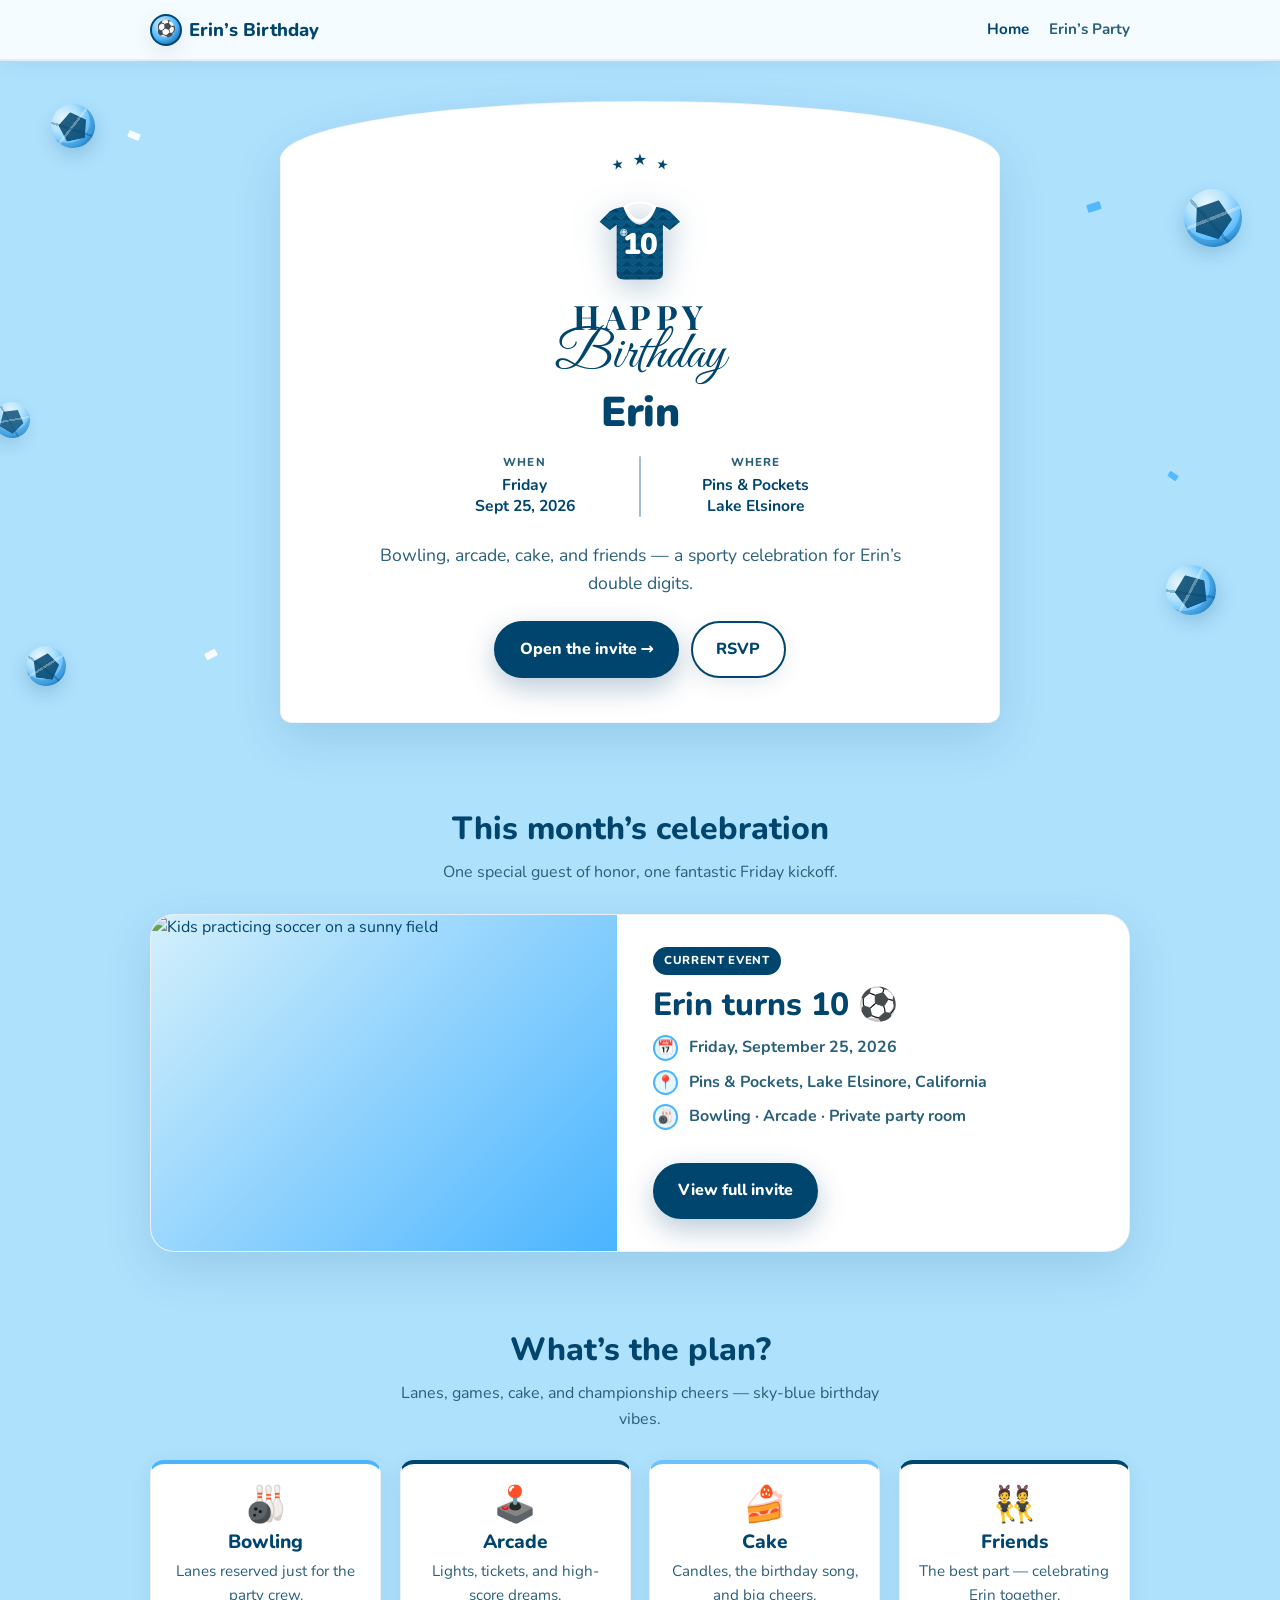
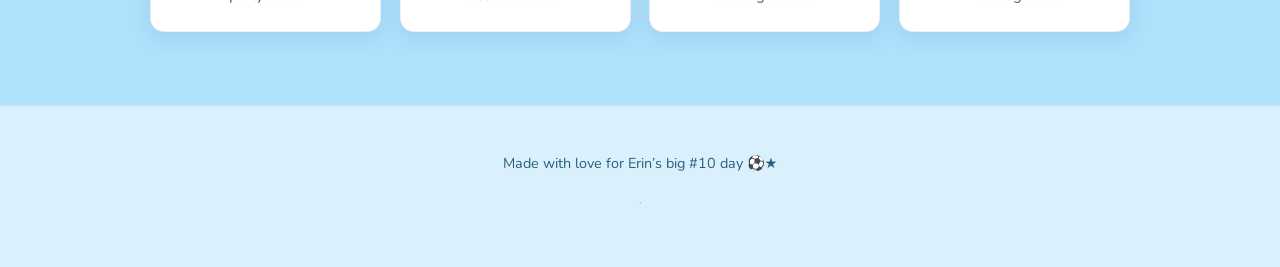
==== index.html @ 43b34e75 "Restyle #10 jersey to navy chevron kit with white collar Match Erin’s kit look with tone-on-tone zig" ====
<!DOCTYPE html>
<html lang="en">
<head>
  <meta charset="UTF-8" />
  <meta name="viewport" content="width=device-width, initial-scale=1" />
  <title>Erin’s 10th Birthday</title>
  <meta name="description" content="You’re invited to Erin’s 10th birthday at Pins & Pockets, Lake Elsinore." />
  <link rel="preconnect" href="https://fonts.googleapis.com" />
  <link rel="preconnect" href="https://fonts.gstatic.com" crossorigin />
  <link href="https://fonts.googleapis.com/css2?family=Great+Vibes&family=Nunito:wght@500;600;700;800;900&family=Playfair+Display:wght@600;700&display=swap" rel="stylesheet" />
  <link rel="stylesheet" href="css/styles.css?v=invite3" />
  <link rel="icon" href="data:image/svg+xml,<svg xmlns='http://www.w3.org/2000/svg' viewBox='0 0 100 100'><text y='.9em' font-size='90'>⚽</text></svg>" />
</head>
<body>
  <header class="site-header">
    <div class="wrap inner">
      <a class="logo" href="./">
        <span class="logo-mark" aria-hidden="true">⚽</span>
        Erin’s Birthday
      </a>
      <nav class="nav" aria-label="Main">
        <a href="./" aria-current="page">Home</a>
        <a href="events/erin-10/">Erin’s Party</a>
      </nav>
    </div>
  </header>

  <main>
    <section class="arch-shell">
      <span class="soccer-ball sb1" aria-hidden="true"></span>
      <span class="soccer-ball sb2" aria-hidden="true"></span>
      <span class="soccer-ball sb3" aria-hidden="true"></span>
      <span class="soccer-ball sb4" aria-hidden="true"></span>
      <span class="soccer-ball sb5" aria-hidden="true"></span>
      <span class="confetti c1" aria-hidden="true"></span>
      <span class="confetti c2" aria-hidden="true"></span>
      <span class="confetti c3" aria-hidden="true"></span>
      <span class="confetti c4" aria-hidden="true"></span>

      <div class="arch-card">
        <div class="arch-stars" aria-hidden="true">
          <span>★</span><span>★</span><span>★</span>
        </div>
        <div class="jersey" aria-label="Jersey number 10">
          <svg class="jersey-shape" viewBox="0 0 100 110" aria-hidden="true" focusable="false">
            <defs>
              <!-- Tone-on-tone chevron / zigzag fabric (no brand marks) -->
              <pattern id="jersey-chevron" patternUnits="userSpaceOnUse" width="14" height="9">
                <rect width="14" height="9" fill="#00456E"/>
                <path d="M-1 9 L7 1 L15 9" fill="none" stroke="#0B5A84" stroke-width="2.6" stroke-linejoin="miter"/>
                <path d="M-1 4.5 L7 -3.5 L15 4.5" fill="none" stroke="#0B5A84" stroke-width="2.6" stroke-linejoin="miter"/>
              </pattern>
              <clipPath id="jersey-body-clip">
                <path d="M31 21
                  C29 21 21 22.5 15 26
                  L3 38
                  L15 48
                  L23 41.5
                  L23 99
                  Q23 105.5 31 105.5
                  L69 105.5
                  Q77 105.5 77 99
                  L77 41.5
                  L85 48
                  L97 38
                  L85 26
                  C79 22.5 71 21 69 21
                  C65 34.5 56.5 41.5 50 41.5
                  C43.5 41.5 35 34.5 31 21
                  Z"/>
              </clipPath>
            </defs>
            <!-- Short-sleeve soccer jersey body -->
            <path fill="url(#jersey-chevron)" d="M31 21
              C29 21 21 22.5 15 26
              L3 38
              L15 48
              L23 41.5
              L23 99
              Q23 105.5 31 105.5
              L69 105.5
              Q77 105.5 77 99
              L77 41.5
              L85 48
              L97 38
              L85 26
              C79 22.5 71 21 69 21
              C65 34.5 56.5 41.5 50 41.5
              C43.5 41.5 35 34.5 31 21
              Z"/>
            <!-- Soft hem shadow -->
            <path fill="#003355" opacity="0.22" d="M23 97h54v2.5Q77 105.5 69 105.5H31Q23 105.5 23 99z" clip-path="url(#jersey-body-clip)"/>
            <!-- White crew-neck collar trim (ribbed band) -->
            <path fill="#ffffff" fill-rule="evenodd" d="M31 21
              C35 32.5 42.5 39.5 50 39.5
              C57.5 39.5 65 32.5 69 21
              C65 16.5 56.5 14.5 50 14.5
              C43.5 14.5 35 16.5 31 21
              Z
              M35.2 21.2
              C38.2 29.5 43.8 35.2 50 35.2
              C56.2 35.2 61.8 29.5 64.8 21.2
              C61.5 18 55.5 16.8 50 16.8
              C44.5 16.8 38.5 18 35.2 21.2
              Z"/>
            <!-- Tiny generic soccer-ball mark (no brand logos) -->
            <g transform="translate(26.5,46) scale(0.095)" opacity="0.92" fill="#ffffff">
              <circle cx="50" cy="50" r="40" fill="none" stroke="#ffffff" stroke-width="10"/>
              <path d="M50 18 L68 32 L62 54 L38 54 L32 32 Z"/>
              <path d="M18 40 L32 32 L38 54 L22 62 Z" opacity="0.85"/>
              <path d="M82 40 L68 32 L62 54 L78 62 Z" opacity="0.85"/>
              <path d="M28 78 L38 54 L62 54 L72 78 L50 88 Z" opacity="0.75"/>
            </g>
          </svg>
          <span class="jersey-num">10</span>
        </div>
        <p class="invite-kicker">Happy</p>
        <span class="invite-script">Birthday</span>
        <h1 class="invite-name">Erin</h1>
        <div class="invite-meta">
          <div>
            <h3>When</h3>
            <p>Friday<br />Sept 25, 2026</p>
          </div>
          <div class="invite-meta-divider" aria-hidden="true"></div>
          <div>
            <h3>Where</h3>
            <p>Pins &amp; Pockets<br />Lake Elsinore</p>
          </div>
        </div>
        <p class="lead">
          Bowling, arcade, cake, and friends — a sporty celebration for Erin’s double digits.
        </p>
        <div class="btn-row">
          <a class="btn btn-primary" href="events/erin-10/">Open the invite →</a>
          <a class="btn btn-secondary" href="events/erin-10/#rsvp">RSVP</a>
        </div>
      </div>
    </section>

    <section>
      <div class="wrap">
        <div class="section-head">
          <h2>This month’s celebration</h2>
          <p>One special guest of honor, one fantastic Friday kickoff.</p>
        </div>

        <article class="feature-event">
          <div class="feature-event-media">
            <img
              src="https://images.unsplash.com/photo-1489944440615-453fc2b6a9a9?auto=format&amp;fit=crop&amp;w=900&amp;q=80"
              alt="Kids practicing soccer on a sunny field"
              width="900"
              height="675"
              loading="lazy"
            />
          </div>
          <div class="feature-event-body">
            <span class="badge">Current event</span>
            <h2>Erin turns 10 ⚽</h2>
            <ul class="meta-list">
              <li><span class="icon" aria-hidden="true">📅</span> Friday, September 25, 2026</li>
              <li><span class="icon" aria-hidden="true">📍</span> Pins &amp; Pockets, Lake Elsinore, California</li>
              <li><span class="icon" aria-hidden="true">🎳</span> Bowling · Arcade · Private party room</li>
            </ul>
            <div class="btn-row">
              <a class="btn btn-primary" href="events/erin-10/">View full invite</a>
            </div>
          </div>
        </article>
      </div>
    </section>

    <section>
      <div class="wrap">
        <div class="section-head">
          <h2>What’s the plan?</h2>
          <p>Lanes, games, cake, and championship cheers — sky-blue birthday vibes.</p>
        </div>
        <div class="activities">
          <div class="activity">
            <div class="activity-emoji" aria-hidden="true">🎳</div>
            <h3>Bowling</h3>
            <p>Lanes reserved just for the party crew.</p>
          </div>
          <div class="activity">
            <div class="activity-emoji" aria-hidden="true">🕹️</div>
            <h3>Arcade</h3>
            <p>Lights, tickets, and high-score dreams.</p>
          </div>
          <div class="activity">
            <div class="activity-emoji" aria-hidden="true">🍰</div>
            <h3>Cake</h3>
            <p>Candles, the birthday song, and big cheers.</p>
          </div>
          <div class="activity">
            <div class="activity-emoji" aria-hidden="true">👯</div>
            <h3>Friends</h3>
            <p>The best part — celebrating Erin together.</p>
          </div>
        </div>
      </div>
    </section>
  </main>

  <footer class="site-footer">
    <div class="wrap">
      <p>Made with love for Erin’s big #10 day ⚽★</p>
      <p><a class="discreet" href="plan/">·</a></p>
    </div>
  </footer>
</body>
</html>
---- css/styles.css ----
/* ============================================================
   Family Events — Erin’s 10th · Sporty-chic soccer invite
   Palette: sky blue field · white arched card · navy type
   ============================================================ */
:root {
  /* Invitation tokens */
  --sky: #AEE1FC;
  --sky-field: #AEE1FC;
  --mid: #4AB4FF;
  --mid-bright: #6BC2FF;
  --navy: #00456E;
  --navy-deep: #003355;
  --ink: #00456E;
  --ink-muted: #2A5F7A;
  --white: #ffffff;
  --soft: #E8F6FD;
  --mint: #5ecf8e;

  /* Legacy aliases (no gold / no Argentina stripes) */
  --sky-bright: #B8E6FC;
  --sky-deep: #4AB4FF;
  --sky-soft: #D4F0FC;
  --sky-mist: #E8F6FD;
  --gold: var(--mid);
  --gold-bright: var(--mid-bright);
  --gold-soft: var(--sky-soft);
  --black: var(--navy);
  --navy-deep: #003355;
  --mid-soft: var(--soft);
  --field: var(--sky);
  --field-line: #8FD0F0;
  --accent: var(--mid);
  --accent-soft: var(--sky-soft);
  --teal: var(--mid);
  --teal-bright: var(--mid-bright);
  --teal-soft: var(--soft);
  --coral: var(--mid);
  --coral-deep: var(--navy);
  --lavender: var(--mid);
  --lavender-soft: var(--sky-soft);
  --cream: var(--soft);
  --cream-dark: var(--field-line);

  --shadow: 0 16px 48px rgba(0, 69, 110, 0.14);
  --shadow-sm: 0 6px 20px rgba(0, 69, 110, 0.1);
  --radius: 24px;
  --radius-sm: 14px;
  --font-serif: "Playfair Display", Georgia, "Times New Roman", serif;
  --font-script: "Great Vibes", "Segoe Script", cursive;
  --font-display: "Nunito", "Segoe UI", system-ui, sans-serif;
  --font-body: "Nunito", "Segoe UI", system-ui, sans-serif;
}

*, *::before, *::after { box-sizing: border-box; }

html {
  scroll-behavior: smooth;
}

body {
  margin: 0;
  font-family: var(--font-body);
  color: var(--navy);
  line-height: 1.6;
  min-height: 100vh;
  background-color: var(--sky-field);
  /* Soft rectangular confetti scattered on the field */
  background-image:
    linear-gradient(28deg, rgba(255,255,255,0.95) 0 8px, transparent 8px) 8% 12% / 14px 8px no-repeat,
    linear-gradient(-18deg, rgba(74,180,255,0.9) 0 10px, transparent 10px) 18% 28% / 12px 7px no-repeat,
    linear-gradient(42deg, rgba(255,255,255,0.9) 0 9px, transparent 9px) 32% 8% / 11px 6px no-repeat,
    linear-gradient(-32deg, rgba(74,180,255,0.85) 0 11px, transparent 11px) 48% 18% / 13px 7px no-repeat,
    linear-gradient(15deg, rgba(255,255,255,0.92) 0 8px, transparent 8px) 62% 6% / 12px 6px no-repeat,
    linear-gradient(-40deg, rgba(74,180,255,0.88) 0 9px, transparent 9px) 78% 22% / 14px 8px no-repeat,
    linear-gradient(55deg, rgba(255,255,255,0.9) 0 10px, transparent 10px) 88% 10% / 11px 7px no-repeat,
    linear-gradient(-12deg, rgba(74,180,255,0.85) 0 8px, transparent 8px) 12% 72% / 13px 7px no-repeat,
    linear-gradient(35deg, rgba(255,255,255,0.9) 0 9px, transparent 9px) 28% 88% / 12px 6px no-repeat,
    linear-gradient(-25deg, rgba(74,180,255,0.9) 0 10px, transparent 10px) 55% 78% / 14px 8px no-repeat,
    linear-gradient(20deg, rgba(255,255,255,0.88) 0 8px, transparent 8px) 72% 92% / 11px 6px no-repeat,
    linear-gradient(-48deg, rgba(74,180,255,0.85) 0 9px, transparent 9px) 90% 68% / 12px 7px no-repeat,
    linear-gradient(8deg, rgba(255,255,255,0.9) 0 7px, transparent 7px) 5% 45% / 10px 6px no-repeat,
    linear-gradient(-55deg, rgba(74,180,255,0.8) 0 8px, transparent 8px) 95% 42% / 11px 6px no-repeat;
  background-attachment: fixed;
}

img { max-width: 100%; height: auto; display: block; }

a { color: var(--navy); text-decoration-thickness: 2px; text-underline-offset: 3px; }
a:hover { color: var(--mid); }

/* ---- Layout ---- */
.wrap {
  width: min(980px, 92%);
  margin-inline: auto;
}

.site-header {
  position: sticky;
  top: 0;
  z-index: 50;
  background: rgba(255, 255, 255, 0.88);
  backdrop-filter: blur(14px);
  border-bottom: 2px solid rgba(0, 69, 110, 0.08);
  box-shadow: 0 4px 20px rgba(0, 69, 110, 0.06);
}

.site-header .inner {
  display: flex;
  align-items: center;
  justify-content: space-between;
  padding: 0.85rem 0;
  gap: 1rem;
}

.logo {
  font-family: var(--font-display);
  font-weight: 800;
  font-size: 1.15rem;
  color: var(--navy);
  text-decoration: none;
  display: flex;
  align-items: center;
  gap: 0.45rem;
}

.logo-mark {
  width: 2rem;
  height: 2rem;
  border-radius: 50%;
  background: radial-gradient(circle at 35% 30%, var(--sky-soft), var(--mid) 55%, var(--navy) 100%);
  display: grid;
  place-items: center;
  font-size: 1rem;
  box-shadow: var(--shadow-sm);
  border: 2px solid var(--navy);
  color: var(--white);
}

.nav {
  display: flex;
  gap: 1.25rem;
  flex-wrap: wrap;
}

.nav a {
  font-weight: 700;
  color: var(--ink-muted);
  text-decoration: none;
  font-size: 0.95rem;
}

.nav a:hover, .nav a[aria-current="page"] {
  color: var(--navy);
}

/* ---- Floating soccer balls (CSS) ---- */
.soccer-ball {
  position: absolute;
  width: 52px;
  height: 52px;
  border-radius: 50%;
  background:
    radial-gradient(circle at 32% 28%, #E8F6FD 0%, #AEE1FC 35%, #4AB4FF 70%, #00456E 100%);
  box-shadow:
    inset -4px -6px 0 rgba(0, 69, 110, 0.22),
    0 8px 18px rgba(0, 69, 110, 0.18);
  pointer-events: none;
  z-index: 2;
}

.soccer-ball::before {
  content: "";
  position: absolute;
  inset: 18%;
  clip-path: polygon(50% 0%, 100% 38%, 82% 100%, 18% 100%, 0% 38%);
  background: var(--navy);
  opacity: 0.85;
}

.soccer-ball::after {
  content: "";
  position: absolute;
  inset: 0;
  border-radius: 50%;
  background:
    linear-gradient(30deg, transparent 42%, rgba(0,69,110,0.35) 42%, rgba(0,69,110,0.35) 46%, transparent 46%),
    linear-gradient(-40deg, transparent 48%, rgba(255,255,255,0.35) 48%, rgba(255,255,255,0.35) 52%, transparent 52%);
  opacity: 0.9;
}

.soccer-ball.sb1 { top: 6%; left: 4%; width: 44px; height: 44px; transform: rotate(-12deg); }
.soccer-ball.sb2 { top: 18%; right: 3%; width: 58px; height: 58px; transform: rotate(18deg); }
.soccer-ball.sb3 { bottom: 12%; left: 2%; width: 40px; height: 40px; transform: rotate(8deg); }
.soccer-ball.sb4 { bottom: 22%; right: 5%; width: 50px; height: 50px; transform: rotate(-22deg); }
.soccer-ball.sb5 { top: 48%; left: -0.5%; width: 36px; height: 36px; transform: rotate(30deg); opacity: 0.9; }

@media (max-width: 700px) {
  .soccer-ball.sb3, .soccer-ball.sb5 { display: none; }
  .soccer-ball.sb1 { width: 36px; height: 36px; }
  .soccer-ball.sb2 { width: 42px; height: 42px; }
}

/* ---- Confetti spans (extra floating pieces) ---- */
.confetti {
  position: absolute;
  width: 12px;
  height: 7px;
  border-radius: 1px;
  opacity: 0.9;
  pointer-events: none;
  z-index: 1;
}
.confetti.c1 { background: var(--white); top: 10%; left: 10%; transform: rotate(22deg); }
.confetti.c2 { background: var(--mid); top: 20%; right: 14%; transform: rotate(-18deg); width: 14px; height: 8px; }
.confetti.c3 { background: var(--white); bottom: 16%; left: 16%; transform: rotate(-28deg); }
.confetti.c4 { background: var(--mid); top: 58%; right: 8%; transform: rotate(35deg); width: 10px; height: 6px; }

/* ---- Arched white invite card ---- */
.arch-shell {
  position: relative;
  padding: 2.5rem 0 3rem;
  overflow: visible;
}

.arch-card {
  position: relative;
  z-index: 3;
  background: var(--white);
  border-radius: 999px 999px 28px 28px / 120px 120px 28px 28px;
  box-shadow: var(--shadow);
  padding: 2.75rem 2rem 2.5rem;
  margin-inline: auto;
  width: min(720px, 94%);
  text-align: center;
  border: 1px solid rgba(0, 69, 110, 0.06);
}

@media (min-width: 640px) {
  .arch-card {
    padding: 3.25rem 3rem 2.75rem;
    border-radius: 999px 999px 32px 32px / 160px 160px 32px 32px;
  }
}

.arch-stars {
  display: flex;
  justify-content: center;
  gap: 0.55rem;
  margin-bottom: 0.85rem;
  color: var(--navy);
}

.arch-stars span {
  font-size: 0.85rem;
  line-height: 1;
  display: inline-block;
}
.arch-stars span:nth-child(1) { transform: translateY(4px) rotate(-12deg); }
.arch-stars span:nth-child(2) { transform: translateY(-2px); font-size: 1rem; }
.arch-stars span:nth-child(3) { transform: translateY(4px) rotate(12deg); }

.jersey {
  display: inline-grid;
  place-items: center;
  width: 5.35rem;
  height: 5.9rem;
  margin: 0.35rem auto 1rem;
  position: relative;
  color: var(--white);
  filter: drop-shadow(0 8px 16px rgba(0, 69, 110, 0.28));
}

.jersey-shape {
  position: absolute;
  inset: 0;
  width: 100%;
  height: 100%;
  display: block;
}

.jersey-num {
  font-family: var(--font-display);
  font-weight: 900;
  font-size: 1.85rem;
  letter-spacing: -0.04em;
  line-height: 1;
  position: relative;
  z-index: 1;
  margin-top: 1.05rem;
  color: var(--white);
  text-shadow: 0 1px 0 rgba(0, 51, 85, 0.4);
}

.invite-kicker {
  font-family: var(--font-serif);
  font-weight: 700;
  font-size: clamp(1.6rem, 4vw, 2.1rem);
  letter-spacing: 0.12em;
  text-transform: uppercase;
  color: var(--navy);
  margin: 0;
  line-height: 1;
}

.invite-script {
  font-family: var(--font-script);
  font-weight: 400;
  font-size: clamp(2.4rem, 7vw, 3.4rem);
  color: var(--navy);
  margin: -0.35rem 0 0.5rem;
  line-height: 1;
  display: block;
}

.invite-name {
  font-family: var(--font-display);
  font-weight: 900;
  font-size: clamp(1.85rem, 5vw, 2.6rem);
  color: var(--navy);
  margin: 0.35rem 0 1.25rem;
  letter-spacing: -0.02em;
  line-height: 1.1;
}

.invite-meta {
  display: grid;
  grid-template-columns: 1fr auto 1fr;
  gap: 1rem 1.25rem;
  align-items: start;
  text-align: center;
  max-width: 420px;
  margin: 0 auto 1.5rem;
}

.invite-meta-divider {
  width: 2px;
  background: var(--navy);
  opacity: 0.35;
  align-self: stretch;
  min-height: 3.5rem;
  border-radius: 2px;
}

.invite-meta h3 {
  font-family: var(--font-display);
  font-size: 0.72rem;
  letter-spacing: 0.1em;
  text-transform: uppercase;
  color: var(--ink-muted);
  margin: 0 0 0.35rem;
  font-weight: 800;
}

.invite-meta p {
  margin: 0;
  font-weight: 700;
  font-size: 0.98rem;
  color: var(--navy);
  line-height: 1.35;
}

.arch-card .lead {
  margin-inline: auto;
  text-align: center;
}

.arch-card .btn-row {
  justify-content: center;
}

/* ---- Hero (non-arch fallback / plan page) ---- */
.hero {
  position: relative;
  padding: 2.75rem 0 1.5rem;
  overflow: hidden;
}

.hero-bg {
  display: none; /* confetti lives on body now */
}

.hero-grid {
  display: grid;
  grid-template-columns: 1.05fr 0.95fr;
  gap: 2rem;
  align-items: center;
}

@media (max-width: 800px) {
  .hero-grid { grid-template-columns: 1fr; }
}

.eyebrow {
  display: inline-flex;
  align-items: center;
  gap: 0.4rem;
  background: var(--white);
  border: 2px solid var(--mid);
  color: var(--navy);
  font-weight: 800;
  font-size: 0.78rem;
  letter-spacing: 0.05em;
  text-transform: uppercase;
  padding: 0.35rem 0.85rem;
  border-radius: 999px;
  margin-bottom: 1rem;
  box-shadow: var(--shadow-sm);
}

h1, h2, h3 {
  font-family: var(--font-display);
  line-height: 1.15;
  margin: 0 0 0.75rem;
  color: var(--navy);
}

h1 {
  font-size: clamp(2rem, 4.5vw, 3rem);
  font-weight: 900;
}

h1 .accent {
  color: var(--mid);
  background: none;
  -webkit-background-clip: unset;
  background-clip: unset;
}

h2 { font-size: clamp(1.5rem, 3.2vw, 2rem); font-weight: 800; }
h3 { font-size: 1.2rem; font-weight: 800; }

.lead {
  font-size: 1.1rem;
  color: var(--ink-muted);
  max-width: 34rem;
  margin: 0 0 1.5rem;
}

.btn-row {
  display: flex;
  flex-wrap: wrap;
  gap: 0.75rem;
}

.btn {
  display: inline-flex;
  align-items: center;
  justify-content: center;
  gap: 0.4rem;
  font-family: var(--font-display);
  font-weight: 800;
  font-size: 1rem;
  padding: 0.85rem 1.45rem;
  border-radius: 999px;
  border: 2px solid transparent;
  text-decoration: none;
  cursor: pointer;
  transition: transform 0.15s ease, box-shadow 0.15s ease;
}

.btn:hover { transform: translateY(-2px); }

.btn-primary {
  background: var(--navy);
  color: var(--white);
  border-color: var(--navy);
  box-shadow: 0 10px 28px rgba(0, 69, 110, 0.28);
}

.btn-primary:hover { color: var(--white); background: var(--navy-deep); }

.btn-secondary {
  background: var(--white);
  color: var(--navy);
  border-color: var(--navy);
  box-shadow: var(--shadow-sm);
}

.btn-secondary:hover { color: var(--navy); background: var(--soft); }

.hero-card {
  background: var(--white);
  border-radius: var(--radius);
  overflow: hidden;
  box-shadow: var(--shadow);
  border: 2px solid rgba(0, 69, 110, 0.08);
  transform: rotate(1deg);
  position: relative;
}

.hero-card::after {
  content: "10";
  position: absolute;
  top: 0.75rem;
  right: 0.75rem;
  width: 2.6rem;
  height: 2.9rem;
  clip-path: polygon(50% 0%, 100% 12%, 100% 62%, 50% 100%, 0% 62%, 0% 12%);
  background: var(--navy);
  color: var(--white);
  font-family: var(--font-display);
  font-weight: 900;
  font-size: 0.95rem;
  display: grid;
  place-items: center;
  box-shadow: var(--shadow-sm);
  letter-spacing: -0.02em;
  padding-bottom: 0.2rem;
}

.hero-card img {
  width: 100%;
  aspect-ratio: 4 / 3;
  object-fit: cover;
}

.hero-card-caption {
  padding: 1rem 1.25rem 1.25rem;
  font-weight: 800;
  text-align: center;
  background: var(--white);
  color: var(--navy);
  border-top: 1px solid rgba(0, 69, 110, 0.08);
}

/* ---- Sections ---- */
section { padding: 2.5rem 0; }

.section-head {
  text-align: center;
  margin-bottom: 1.75rem;
}

.section-head p {
  color: var(--ink-muted);
  margin: 0 auto;
  max-width: 32rem;
}

/* White content panels on blue field */
.panel {
  background: var(--white);
  border-radius: var(--radius);
  box-shadow: var(--shadow-sm);
  padding: 2rem;
  border: 1px solid rgba(0, 69, 110, 0.06);
}

.feature-event {
  background: var(--white);
  border-radius: var(--radius);
  box-shadow: var(--shadow);
  overflow: hidden;
  display: grid;
  grid-template-columns: 1fr 1.1fr;
  border: 1px solid rgba(0, 69, 110, 0.08);
}

@media (max-width: 800px) {
  .feature-event { grid-template-columns: 1fr; }
}

.feature-event-media {
  position: relative;
  min-height: 260px;
  background: linear-gradient(135deg, var(--sky-soft), var(--mid));
}

.feature-event-media img {
  width: 100%;
  height: 100%;
  object-fit: cover;
  position: absolute;
  inset: 0;
}

.feature-event-body {
  padding: 2rem 2.25rem;
  display: flex;
  flex-direction: column;
  justify-content: center;
}

.badge {
  display: inline-block;
  align-self: flex-start;
  background: var(--navy);
  color: var(--white);
  font-weight: 800;
  font-size: 0.72rem;
  letter-spacing: 0.06em;
  text-transform: uppercase;
  padding: 0.3rem 0.7rem;
  border-radius: 999px;
  margin-bottom: 0.75rem;
}

.meta-list {
  list-style: none;
  padding: 0;
  margin: 0 0 1.5rem;
}

.meta-list li {
  display: flex;
  gap: 0.65rem;
  align-items: flex-start;
  margin-bottom: 0.55rem;
  color: var(--ink-muted);
  font-weight: 700;
}

.meta-list .icon {
  flex-shrink: 0;
  width: 1.6rem;
  height: 1.6rem;
  border-radius: 50%;
  background: var(--soft);
  border: 2px solid var(--mid);
  display: grid;
  place-items: center;
  font-size: 0.85rem;
}

/* Activity cards */
.activities {
  display: grid;
  grid-template-columns: repeat(4, 1fr);
  gap: 1.15rem;
}

@media (max-width: 900px) {
  .activities { grid-template-columns: repeat(2, 1fr); }
}
@media (max-width: 500px) {
  .activities { grid-template-columns: 1fr; }
}

.activity {
  background: var(--white);
  border-radius: var(--radius-sm);
  padding: 1.45rem 1.2rem;
  text-align: center;
  box-shadow: var(--shadow-sm);
  border: 1px solid rgba(0, 69, 110, 0.08);
  border-top: 4px solid var(--mid);
  transition: transform 0.15s ease, box-shadow 0.15s ease;
}

.activity:nth-child(2) { border-top-color: var(--navy); }
.activity:nth-child(3) { border-top-color: var(--mid-bright); }
.activity:nth-child(4) { border-top-color: var(--navy); }

.activity:hover {
  transform: translateY(-3px);
  box-shadow: var(--shadow);
}

.activity-emoji {
  font-size: 2.2rem;
  margin-bottom: 0.55rem;
  line-height: 1;
}

.activity h3 { margin-bottom: 0.35rem; }
.activity p {
  margin: 0;
  font-size: 0.95rem;
  color: var(--ink-muted);
}

/* Details strip — navy band matching invite */
.details-strip {
  background: var(--navy);
  color: var(--white);
  border-radius: var(--radius);
  padding: 1.85rem 2rem;
  display: grid;
  grid-template-columns: repeat(3, 1fr);
  gap: 1.5rem;
  box-shadow: var(--shadow);
}

@media (max-width: 700px) {
  .details-strip { grid-template-columns: 1fr; }
}

.details-strip h3 {
  color: var(--sky);
  font-size: 0.78rem;
  text-transform: uppercase;
  letter-spacing: 0.08em;
  margin-bottom: 0.4rem;
  font-weight: 800;
}

.details-strip p {
  margin: 0;
  font-size: 1.05rem;
  font-weight: 700;
  color: var(--white);
}

/* RSVP */
.rsvp-panel {
  background: var(--white);
  border-radius: var(--radius);
  padding: 2.25rem;
  box-shadow: var(--shadow);
  border: 2px dashed var(--mid);
  text-align: center;
  max-width: 640px;
  margin-inline: auto;
  position: relative;
}

.rsvp-panel::before {
  content: "⚽";
  position: absolute;
  top: -0.85rem;
  left: 50%;
  transform: translateX(-50%);
  background: var(--white);
  padding: 0 0.5rem;
  font-size: 1.25rem;
}

.rsvp-panel form {
  display: grid;
  gap: 0.85rem;
  text-align: left;
  margin-top: 1.25rem;
}

.rsvp-panel label {
  font-weight: 800;
  font-size: 0.9rem;
  display: block;
  margin-bottom: 0.3rem;
  color: var(--navy);
}

.rsvp-panel input,
.rsvp-panel select,
.rsvp-panel textarea {
  width: 100%;
  font: inherit;
  padding: 0.75rem 1rem;
  border: 2px solid rgba(0, 69, 110, 0.2);
  border-radius: var(--radius-sm);
  background: var(--soft);
  color: var(--navy);
}

.rsvp-panel input:focus,
.rsvp-panel select:focus,
.rsvp-panel textarea:focus {
  outline: none;
  border-color: var(--mid);
  background: var(--white);
  box-shadow: 0 0 0 3px rgba(74, 180, 255, 0.3);
}

.rsvp-hint {
  font-size: 0.8rem;
  color: var(--ink-muted);
  margin-top: 0.75rem;
}

.rsvp-status {
  margin: 0.35rem 0 0;
  padding: 0.75rem 1rem;
  border-radius: var(--radius-sm);
  font-weight: 800;
  font-size: 0.95rem;
  text-align: center;
}

.rsvp-status--pending {
  background: var(--soft);
  color: var(--ink-muted);
  border: 2px solid var(--mid);
}

.rsvp-status--success {
  background: rgba(94, 207, 142, 0.25);
  color: #1a6b40;
  border: 2px solid var(--mint);
}

.rsvp-status--error {
  background: rgba(0, 69, 110, 0.06);
  color: var(--navy);
  border: 2px solid var(--navy);
}

.rsvp-panel button:disabled {
  opacity: 0.7;
  cursor: not-allowed;
}

/* Timeline (plan page) */
.timeline {
  position: relative;
  max-width: 720px;
  margin: 0 auto;
  padding-left: 1.5rem;
}

.timeline::before {
  content: "";
  position: absolute;
  left: 0.45rem;
  top: 0.5rem;
  bottom: 0.5rem;
  width: 4px;
  border-radius: 4px;
  background: linear-gradient(180deg, var(--mid), var(--navy));
}

.timeline-item {
  position: relative;
  background: var(--white);
  border-radius: var(--radius-sm);
  padding: 1.15rem 1.35rem;
  margin-bottom: 1rem;
  box-shadow: var(--shadow-sm);
  border-left: 4px solid var(--mid);
}

.timeline-item::before {
  content: "";
  position: absolute;
  left: -1.72rem;
  top: 1.35rem;
  width: 14px;
  height: 14px;
  border-radius: 50%;
  background: var(--navy);
  border: 3px solid var(--white);
  box-shadow: 0 0 0 2px var(--mid);
}

.time-pill {
  display: inline-block;
  font-family: var(--font-display);
  font-weight: 800;
  font-size: 0.85rem;
  background: var(--navy);
  color: var(--white);
  padding: 0.2rem 0.65rem;
  border-radius: 999px;
  margin-bottom: 0.4rem;
}

.notes-grid {
  display: grid;
  grid-template-columns: repeat(3, 1fr);
  gap: 1.15rem;
  margin-top: 1rem;
}

@media (max-width: 800px) {
  .notes-grid { grid-template-columns: 1fr; }
}

.note-card {
  background: var(--white);
  border-radius: var(--radius-sm);
  padding: 1.35rem;
  box-shadow: var(--shadow-sm);
  border: 1px solid rgba(0, 69, 110, 0.08);
  border-top: 4px solid var(--mid);
}

.note-card:nth-child(2) { border-top-color: var(--navy); }
.note-card:nth-child(3) { border-top-color: var(--mid-bright); }

.note-card h3 { margin-bottom: 0.5rem; }
.note-card p { margin: 0; color: var(--ink-muted); font-size: 0.95rem; }

.parents-banner {
  background: var(--navy);
  color: var(--sky);
  text-align: center;
  padding: 0.55rem;
  font-size: 0.85rem;
  font-weight: 800;
  letter-spacing: 0.03em;
}

/* Footer */
.site-footer {
  margin-top: 2rem;
  padding: 2rem 0 2.5rem;
  border-top: 2px solid rgba(0, 69, 110, 0.1);
  text-align: center;
  color: var(--ink-muted);
  font-size: 0.9rem;
  background: rgba(255, 255, 255, 0.55);
}

.site-footer .discreet {
  color: rgba(0, 69, 110, 0.35);
  text-decoration: none;
  font-size: 0.75rem;
}

.site-footer .discreet:hover { color: var(--navy); }

/* Invite-specific hero banner (legacy hook — now softer) */
.invite-banner {
  position: relative;
  border-radius: var(--radius);
  overflow: hidden;
  min-height: 240px;
  display: grid;
  place-items: end stretch;
  box-shadow: var(--shadow);
  margin-bottom: 1.75rem;
  border: 1px solid rgba(0, 69, 110, 0.08);
}

.invite-banner img {
  position: absolute;
  inset: 0;
  width: 100%;
  height: 100%;
  object-fit: cover;
}

.invite-banner-overlay {
  position: relative;
  background: linear-gradient(transparent, rgba(0, 69, 110, 0.92));
  color: var(--white);
  padding: 2.5rem 1.75rem 1.75rem;
}

.invite-banner-overlay h1 {
  color: var(--white);
  margin-bottom: 0.35rem;
}

.invite-banner-overlay p {
  margin: 0;
  opacity: 0.95;
  font-weight: 700;
}

.jersey-badge {
  display: inline-grid;
  place-items: center;
  width: 2.6rem;
  height: 2.85rem;
  position: relative;
  vertical-align: middle;
  color: var(--white);
  font-family: var(--font-display);
  font-weight: 900;
  font-size: 1.05rem;
  letter-spacing: -0.03em;
  filter: drop-shadow(0 4px 8px rgba(0, 69, 110, 0.22));
}

.jersey-badge .jersey-shape {
  position: absolute;
  inset: 0;
  width: 100%;
  height: 100%;
}

.jersey-badge .jersey-num {
  font-size: 1.05rem;
  margin-top: 0.35rem;
  text-shadow: none;
}

/* Planning checklist */
.checklist-grid {
  display: grid;
  grid-template-columns: repeat(2, 1fr);
  gap: 1.15rem;
  margin-top: 1rem;
}

@media (max-width: 800px) {
  .checklist-grid { grid-template-columns: 1fr; }
}

.checklist-card {
  background: var(--white);
  border-radius: var(--radius-sm);
  padding: 1.35rem;
  box-shadow: var(--shadow-sm);
  border: 1px solid rgba(0, 69, 110, 0.08);
  border-top: 4px solid var(--mid);
}

.checklist-card:nth-child(2) { border-top-color: var(--navy); }

.checklist-card h3 { margin: 0 0 0.85rem; }

.checklist {
  list-style: none;
  margin: 0;
  padding: 0;
  display: flex;
  flex-direction: column;
  gap: 0.55rem;
}

.checklist-item label {
  display: flex;
  align-items: flex-start;
  gap: 0.65rem;
  font-weight: 700;
  color: var(--navy);
  cursor: default;
}

.checklist-item input[type="checkbox"] {
  margin-top: 0.2rem;
  width: 1.1rem;
  height: 1.1rem;
  accent-color: var(--mid);
  flex-shrink: 0;
}

.checklist-item.is-done span {
  text-decoration: line-through;
  color: var(--ink-muted);
}

code {
  font-size: 0.88em;
  background: var(--soft);
  padding: 0.1em 0.35em;
  border-radius: 4px;
  color: var(--navy);
}
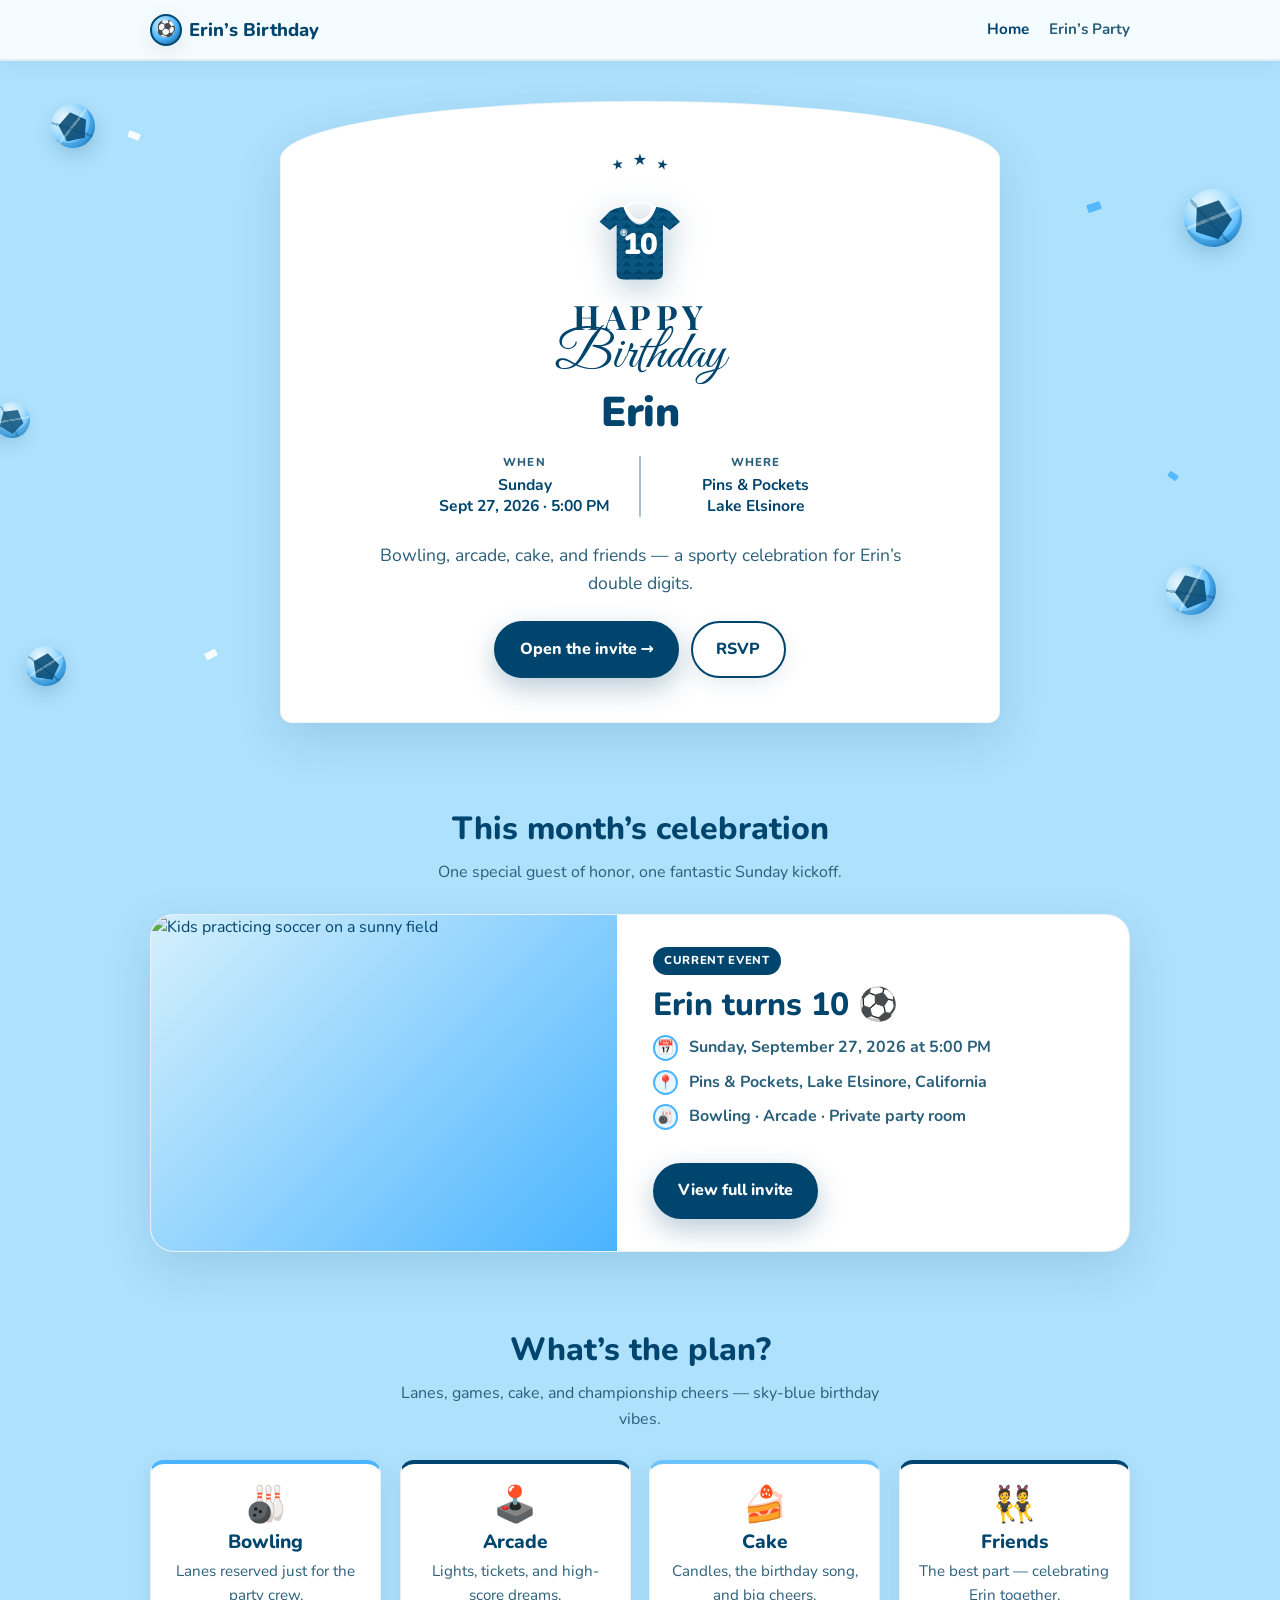
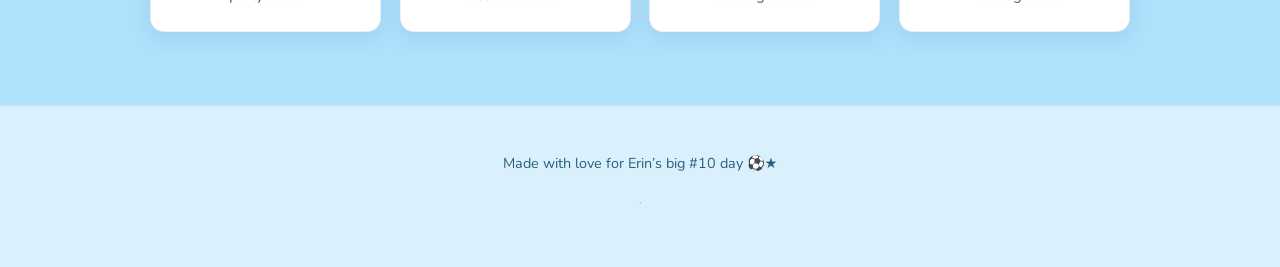
==== commit a9444bef: "Move Erin’s birthday party to Sunday, Sept 27 at 5:00 PM Update date/time across config, invite page" ====
--- a/index.html
+++ b/index.html
@@ -8,7 +8,7 @@
   <link rel="preconnect" href="https://fonts.googleapis.com" />
   <link rel="preconnect" href="https://fonts.gstatic.com" crossorigin />
   <link href="https://fonts.googleapis.com/css2?family=Great+Vibes&family=Nunito:wght@500;600;700;800;900&family=Playfair+Display:wght@600;700&display=swap" rel="stylesheet" />
-  <link rel="stylesheet" href="css/styles.css?v=invite3" />
+  <link rel="stylesheet" href="css/styles.css?v=invite4" />
   <link rel="icon" href="data:image/svg+xml,<svg xmlns='http://www.w3.org/2000/svg' viewBox='0 0 100 100'><text y='.9em' font-size='90'>⚽</text></svg>" />
 </head>
 <body>
@@ -120,7 +120,7 @@
         <div class="invite-meta">
           <div>
             <h3>When</h3>
-            <p>Friday<br />Sept 25, 2026</p>
+            <p>Sunday<br />Sept 27, 2026 · 5:00 PM</p>
           </div>
           <div class="invite-meta-divider" aria-hidden="true"></div>
           <div>
@@ -142,7 +142,7 @@
       <div class="wrap">
         <div class="section-head">
           <h2>This month’s celebration</h2>
-          <p>One special guest of honor, one fantastic Friday kickoff.</p>
+          <p>One special guest of honor, one fantastic Sunday kickoff.</p>
         </div>
 
         <article class="feature-event">
@@ -159,7 +159,7 @@
             <span class="badge">Current event</span>
             <h2>Erin turns 10 ⚽</h2>
             <ul class="meta-list">
-              <li><span class="icon" aria-hidden="true">📅</span> Friday, September 25, 2026</li>
+              <li><span class="icon" aria-hidden="true">📅</span> Sunday, September 27, 2026 at 5:00 PM</li>
               <li><span class="icon" aria-hidden="true">📍</span> Pins &amp; Pockets, Lake Elsinore, California</li>
               <li><span class="icon" aria-hidden="true">🎳</span> Bowling · Arcade · Private party room</li>
             </ul>
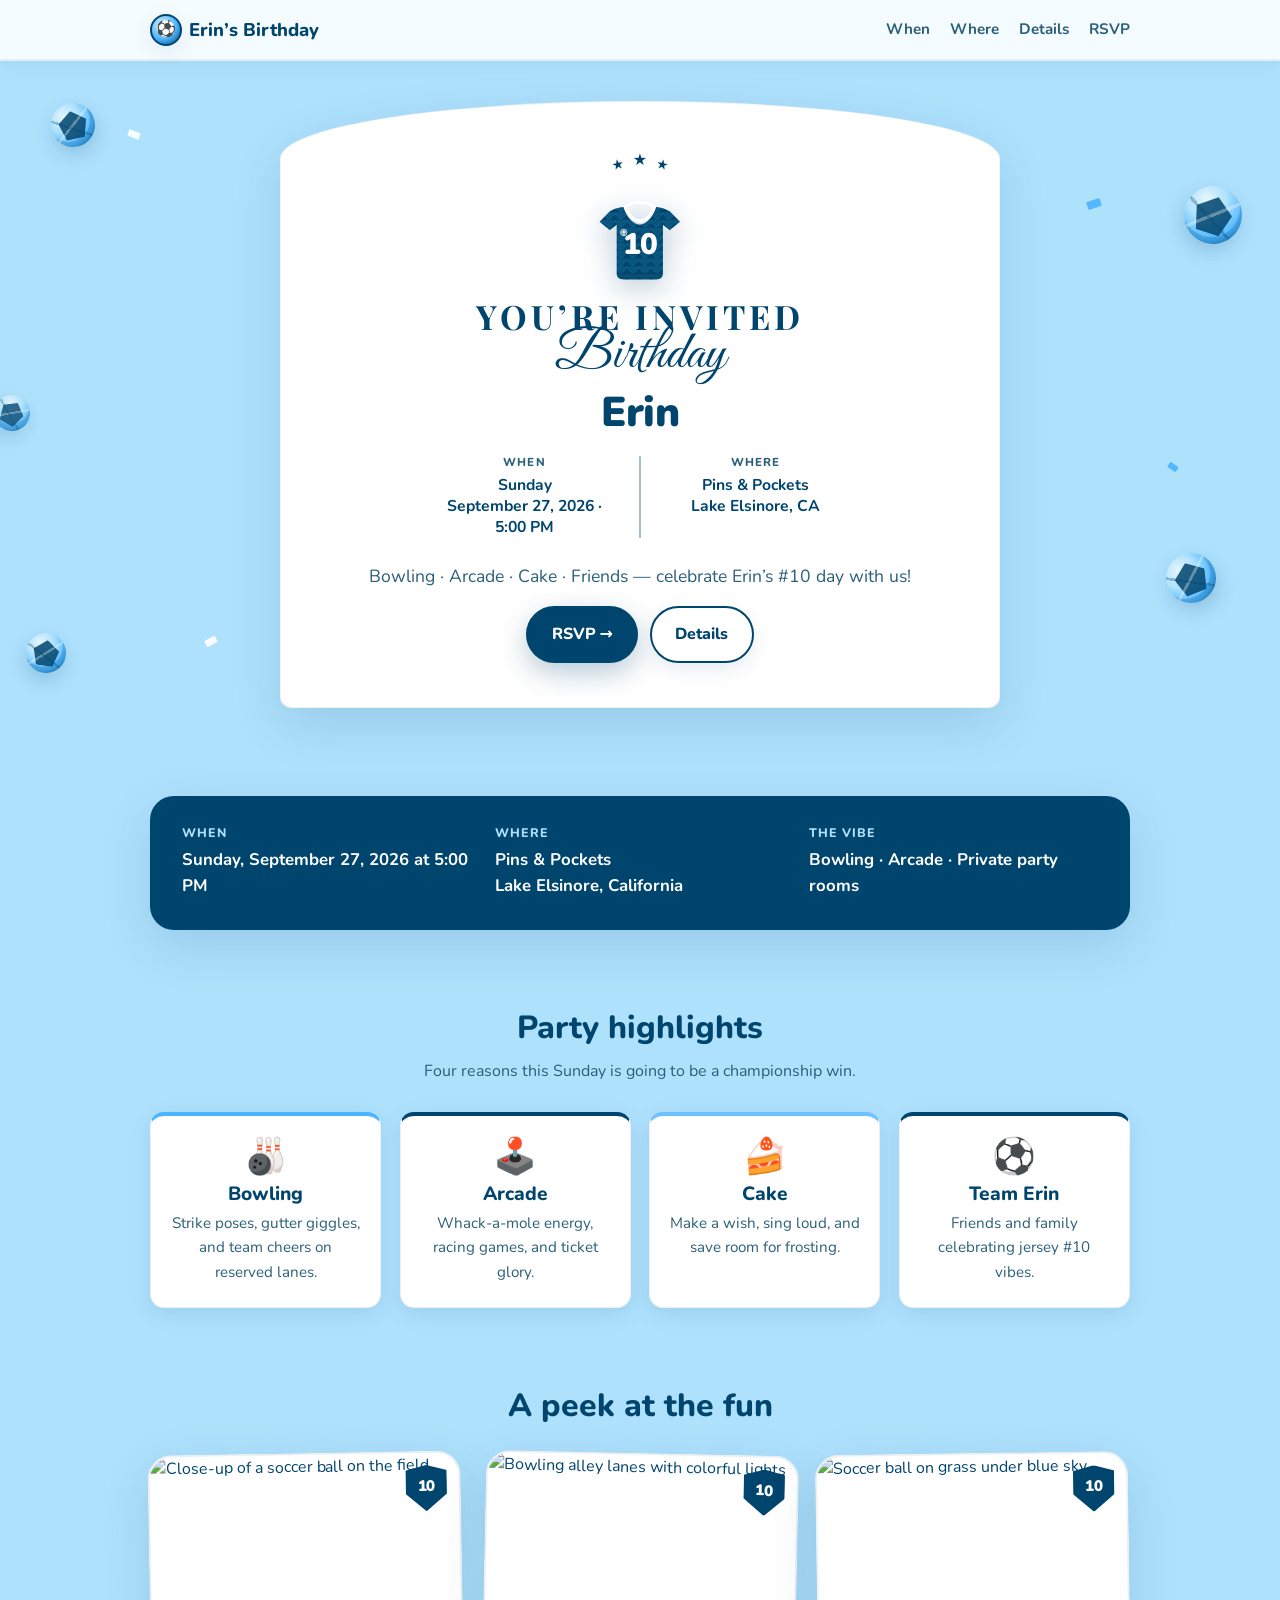
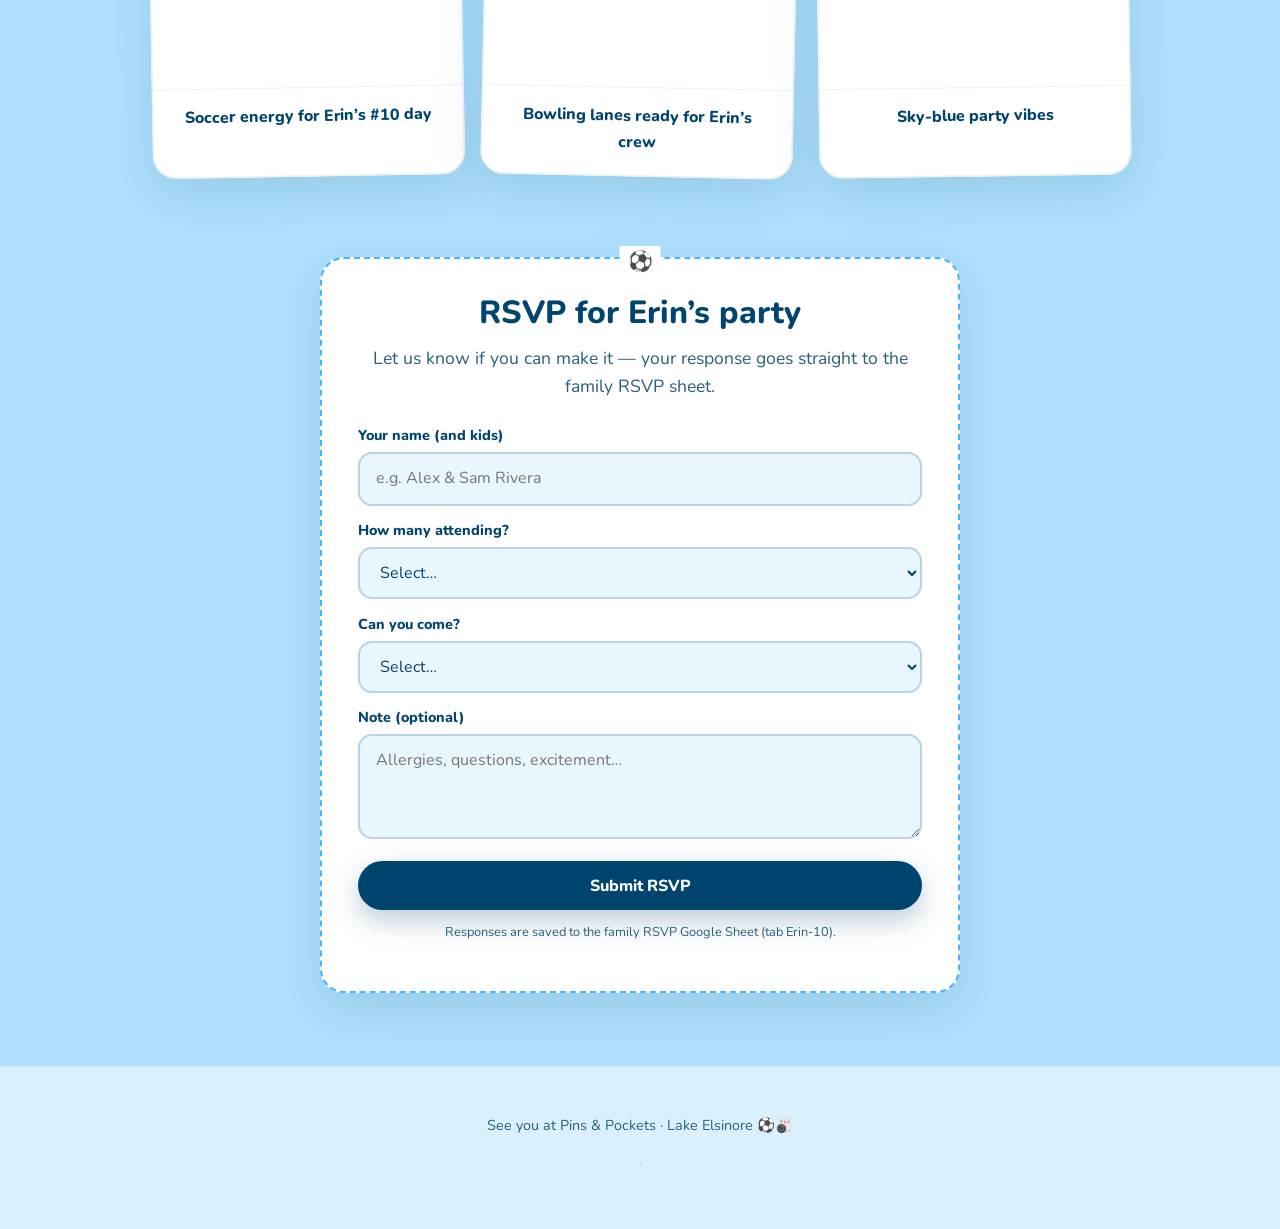
==== commit fb638aa0: "Simplify to one public invite page with RSVP on / Collapse the home hub + /events/erin-10/ flow into" ====
--- a/index.html
+++ b/index.html
@@ -3,12 +3,12 @@
 <head>
   <meta charset="UTF-8" />
   <meta name="viewport" content="width=device-width, initial-scale=1" />
-  <title>Erin’s 10th Birthday</title>
-  <meta name="description" content="You’re invited to Erin’s 10th birthday at Pins & Pockets, Lake Elsinore." />
+  <title>You’re invited · Erin’s 10th Birthday</title>
+  <meta name="description" content="Join Erin’s 10th birthday party on Sunday, September 27, 2026 at 5:00 PM at Pins & Pockets, Lake Elsinore — bowling, arcade, cake & friends!" />
   <link rel="preconnect" href="https://fonts.googleapis.com" />
   <link rel="preconnect" href="https://fonts.gstatic.com" crossorigin />
   <link href="https://fonts.googleapis.com/css2?family=Great+Vibes&family=Nunito:wght@500;600;700;800;900&family=Playfair+Display:wght@600;700&display=swap" rel="stylesheet" />
-  <link rel="stylesheet" href="css/styles.css?v=invite4" />
+  <link rel="stylesheet" href="css/styles.css?v=invite5" />
   <link rel="icon" href="data:image/svg+xml,<svg xmlns='http://www.w3.org/2000/svg' viewBox='0 0 100 100'><text y='.9em' font-size='90'>⚽</text></svg>" />
 </head>
 <body>
@@ -19,8 +19,10 @@
         Erin’s Birthday
       </a>
       <nav class="nav" aria-label="Main">
-        <a href="./" aria-current="page">Home</a>
-        <a href="events/erin-10/">Erin’s Party</a>
+        <a href="#when-where">When</a>
+        <a href="#when-where">Where</a>
+        <a href="#details">Details</a>
+        <a href="#rsvp">RSVP</a>
       </nav>
     </div>
   </header>
@@ -114,90 +116,162 @@
           </svg>
           <span class="jersey-num">10</span>
         </div>
-        <p class="invite-kicker">Happy</p>
+        <p class="invite-kicker">You’re Invited</p>
         <span class="invite-script">Birthday</span>
         <h1 class="invite-name">Erin</h1>
         <div class="invite-meta">
           <div>
             <h3>When</h3>
-            <p>Sunday<br />Sept 27, 2026 · 5:00 PM</p>
+            <p>Sunday<br />September 27, 2026 · 5:00 PM</p>
           </div>
           <div class="invite-meta-divider" aria-hidden="true"></div>
           <div>
             <h3>Where</h3>
-            <p>Pins &amp; Pockets<br />Lake Elsinore</p>
-          </div>
-        </div>
-        <p class="lead">
-          Bowling, arcade, cake, and friends — a sporty celebration for Erin’s double digits.
+            <p>Pins &amp; Pockets<br />Lake Elsinore, CA</p>
+          </div>
+        </div>
+        <p class="lead" style="margin-bottom:1rem;">
+          Bowling · Arcade · Cake · Friends — celebrate Erin’s #10 day with us!
         </p>
         <div class="btn-row">
-          <a class="btn btn-primary" href="events/erin-10/">Open the invite →</a>
-          <a class="btn btn-secondary" href="events/erin-10/#rsvp">RSVP</a>
+          <a class="btn btn-primary" href="#rsvp">RSVP →</a>
+          <a class="btn btn-secondary" href="#details">Details</a>
         </div>
       </div>
     </section>
 
     <section>
       <div class="wrap">
-        <div class="section-head">
-          <h2>This month’s celebration</h2>
-          <p>One special guest of honor, one fantastic Sunday kickoff.</p>
-        </div>
-
-        <article class="feature-event">
-          <div class="feature-event-media">
-            <img
-              src="https://images.unsplash.com/photo-1489944440615-453fc2b6a9a9?auto=format&amp;fit=crop&amp;w=900&amp;q=80"
-              alt="Kids practicing soccer on a sunny field"
-              width="900"
-              height="675"
-              loading="lazy"
-            />
-          </div>
-          <div class="feature-event-body">
-            <span class="badge">Current event</span>
-            <h2>Erin turns 10 ⚽</h2>
-            <ul class="meta-list">
-              <li><span class="icon" aria-hidden="true">📅</span> Sunday, September 27, 2026 at 5:00 PM</li>
-              <li><span class="icon" aria-hidden="true">📍</span> Pins &amp; Pockets, Lake Elsinore, California</li>
-              <li><span class="icon" aria-hidden="true">🎳</span> Bowling · Arcade · Private party room</li>
-            </ul>
-            <div class="btn-row">
-              <a class="btn btn-primary" href="events/erin-10/">View full invite</a>
-            </div>
-          </div>
-        </article>
-      </div>
-    </section>
-
-    <section>
+        <div class="details-strip" id="when-where">
+          <div>
+            <h3>When</h3>
+            <p>Sunday, September 27, 2026 at 5:00 PM</p>
+          </div>
+          <div>
+            <h3>Where</h3>
+            <p>Pins &amp; Pockets<br />Lake Elsinore, California</p>
+          </div>
+          <div>
+            <h3>The vibe</h3>
+            <p>Bowling · Arcade · Private party rooms</p>
+          </div>
+        </div>
+      </div>
+    </section>
+
+    <section id="details">
       <div class="wrap">
         <div class="section-head">
-          <h2>What’s the plan?</h2>
-          <p>Lanes, games, cake, and championship cheers — sky-blue birthday vibes.</p>
+          <h2>Party highlights</h2>
+          <p>Four reasons this Sunday is going to be a championship win.</p>
         </div>
         <div class="activities">
           <div class="activity">
             <div class="activity-emoji" aria-hidden="true">🎳</div>
             <h3>Bowling</h3>
-            <p>Lanes reserved just for the party crew.</p>
+            <p>Strike poses, gutter giggles, and team cheers on reserved lanes.</p>
           </div>
           <div class="activity">
             <div class="activity-emoji" aria-hidden="true">🕹️</div>
             <h3>Arcade</h3>
-            <p>Lights, tickets, and high-score dreams.</p>
+            <p>Whack-a-mole energy, racing games, and ticket glory.</p>
           </div>
           <div class="activity">
             <div class="activity-emoji" aria-hidden="true">🍰</div>
             <h3>Cake</h3>
-            <p>Candles, the birthday song, and big cheers.</p>
+            <p>Make a wish, sing loud, and save room for frosting.</p>
           </div>
           <div class="activity">
-            <div class="activity-emoji" aria-hidden="true">👯</div>
-            <h3>Friends</h3>
-            <p>The best part — celebrating Erin together.</p>
-          </div>
+            <div class="activity-emoji" aria-hidden="true">⚽</div>
+            <h3>Team Erin</h3>
+            <p>Friends and family celebrating jersey #10 vibes.</p>
+          </div>
+        </div>
+      </div>
+    </section>
+
+    <section>
+      <div class="wrap">
+        <div class="section-head">
+          <h2>A peek at the fun</h2>
+        </div>
+        <div style="display:grid; grid-template-columns: repeat(auto-fit, minmax(240px, 1fr)); gap: 1.25rem;">
+          <figure class="hero-card" style="transform: rotate(-1deg); margin:0;">
+            <img
+              src="https://images.unsplash.com/photo-1551958219-acbc608c6377?auto=format&amp;fit=crop&amp;w=800&amp;q=80"
+              alt="Close-up of a soccer ball on the field"
+              width="800"
+              height="600"
+              loading="lazy"
+            />
+            <figcaption class="hero-card-caption">Soccer energy for Erin’s #10 day</figcaption>
+          </figure>
+          <figure class="hero-card" style="transform: rotate(1.2deg); margin:0;">
+            <img
+              src="https://images.unsplash.com/photo-1511882150382-421056c89033?auto=format&amp;fit=crop&amp;w=800&amp;q=80"
+              alt="Bowling alley lanes with colorful lights"
+              width="800"
+              height="600"
+              loading="lazy"
+            />
+            <figcaption class="hero-card-caption">Bowling lanes ready for Erin’s crew</figcaption>
+          </figure>
+          <figure class="hero-card" style="transform: rotate(-0.8deg); margin:0;">
+            <img
+              src="https://images.unsplash.com/photo-1579952363873-27f3bade9f55?auto=format&amp;fit=crop&amp;w=800&amp;q=80"
+              alt="Soccer ball on grass under blue sky"
+              width="800"
+              height="600"
+              loading="lazy"
+            />
+            <figcaption class="hero-card-caption">Sky-blue party vibes</figcaption>
+          </figure>
+        </div>
+      </div>
+    </section>
+
+    <section id="rsvp">
+      <div class="wrap">
+        <div class="rsvp-panel">
+          <h2>RSVP for Erin’s party</h2>
+          <p class="lead" style="margin-inline:auto;">
+            Let us know if you can make it — your response goes straight to the family RSVP sheet.
+          </p>
+          <form id="rsvp-form" novalidate>
+            <div>
+              <label for="guest-name">Your name (and kids)</label>
+              <input id="guest-name" name="name" type="text" required placeholder="e.g. Alex &amp; Sam Rivera" autocomplete="name" />
+            </div>
+            <div>
+              <label for="guest-count">How many attending?</label>
+              <select id="guest-count" name="count" required>
+                <option value="">Select…</option>
+                <option>1</option>
+                <option>2</option>
+                <option>3</option>
+                <option>4</option>
+                <option>5+</option>
+              </select>
+            </div>
+            <div>
+              <label for="guest-rsvp">Can you come?</label>
+              <select id="guest-rsvp" name="rsvp" required>
+                <option value="">Select…</option>
+                <option value="Yes — we’ll be there!">Yes — we’ll be there!</option>
+                <option value="Maybe — still checking">Maybe — still checking</option>
+                <option value="Sorry — can’t make it">Sorry — can’t make it</option>
+              </select>
+            </div>
+            <div>
+              <label for="guest-note">Note (optional)</label>
+              <textarea id="guest-note" name="note" rows="3" placeholder="Allergies, questions, excitement…"></textarea>
+            </div>
+            <button id="rsvp-submit" class="btn btn-primary" type="submit" style="width:100%; border:none;">Submit RSVP</button>
+            <p id="rsvp-status" class="rsvp-status" role="status" aria-live="polite" hidden></p>
+          </form>
+          <p class="rsvp-hint">
+            Responses are saved to the family RSVP Google Sheet (tab Erin-10).
+          </p>
         </div>
       </div>
     </section>
@@ -205,9 +279,80 @@
 
   <footer class="site-footer">
     <div class="wrap">
-      <p>Made with love for Erin’s big #10 day ⚽★</p>
+      <p>See you at Pins &amp; Pockets · Lake Elsinore ⚽🎳</p>
       <p><a class="discreet" href="plan/">·</a></p>
     </div>
   </footer>
+
+  <script src="js/config.js"></script>
+  <script>
+    (function () {
+      var cfg = window.FAMILY_EVENTS || {};
+      var endpoint = cfg.rsvpEndpoint;
+      var form = document.getElementById("rsvp-form");
+      var statusEl = document.getElementById("rsvp-status");
+      var submitBtn = document.getElementById("rsvp-submit");
+      if (!form) return;
+
+      function setStatus(kind, message) {
+        if (!statusEl) return;
+        statusEl.hidden = false;
+        statusEl.className = "rsvp-status rsvp-status--" + kind;
+        statusEl.textContent = message;
+      }
+
+      form.addEventListener("submit", async function (e) {
+        e.preventDefault();
+        var name = document.getElementById("guest-name").value.trim();
+        var guests = document.getElementById("guest-count").value;
+        var rsvp = document.getElementById("guest-rsvp").value;
+        var notes = document.getElementById("guest-note").value.trim();
+
+        if (!name || !guests || !rsvp) {
+          setStatus("error", "Please fill in your name, guest count, and RSVP choice.");
+          return;
+        }
+        if (!endpoint) {
+          setStatus("error", "RSVP is not configured yet. Please try again later.");
+          return;
+        }
+
+        var payload = {
+          name: name,
+          guests: guests,
+          rsvp: rsvp,
+          notes: notes,
+          source: "erin-10-invite"
+        };
+
+        if (submitBtn) {
+          submitBtn.disabled = true;
+          submitBtn.textContent = "Submitting…";
+        }
+        setStatus("pending", "Sending your RSVP…");
+
+        try {
+          await fetch(endpoint, {
+            method: "POST",
+            mode: "no-cors",
+            headers: { "Content-Type": "text/plain;charset=utf-8" },
+            body: JSON.stringify(payload)
+          });
+          setStatus("success", "Thanks! Your RSVP was submitted to the family sheet.");
+          form.reset();
+          if (submitBtn) {
+            submitBtn.disabled = true;
+            submitBtn.textContent = "RSVP submitted ✓";
+          }
+        } catch (err) {
+          setStatus("error", "Something went wrong sending your RSVP. Please try again.");
+          if (submitBtn) {
+            submitBtn.disabled = false;
+            submitBtn.textContent = "Submit RSVP";
+          }
+        }
+      });
+    })();
+  </script>
 </body>
 </html>
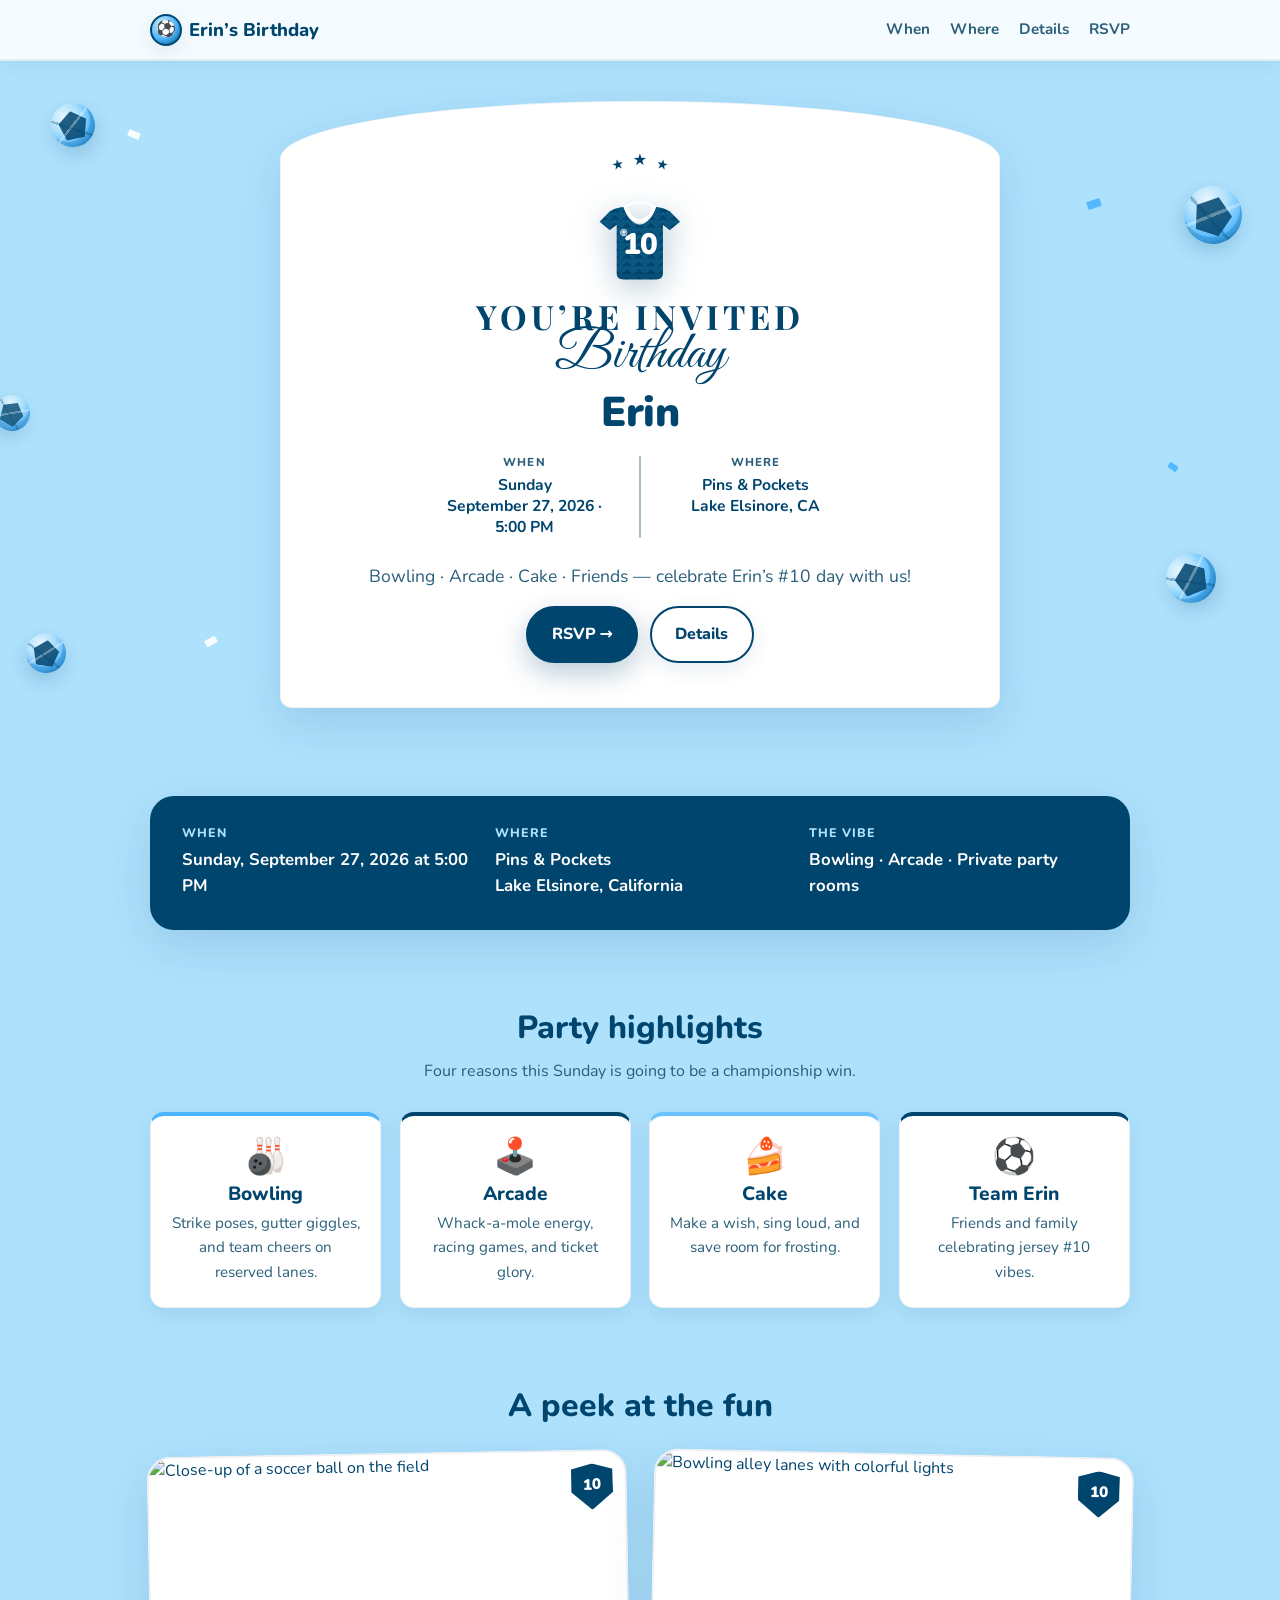
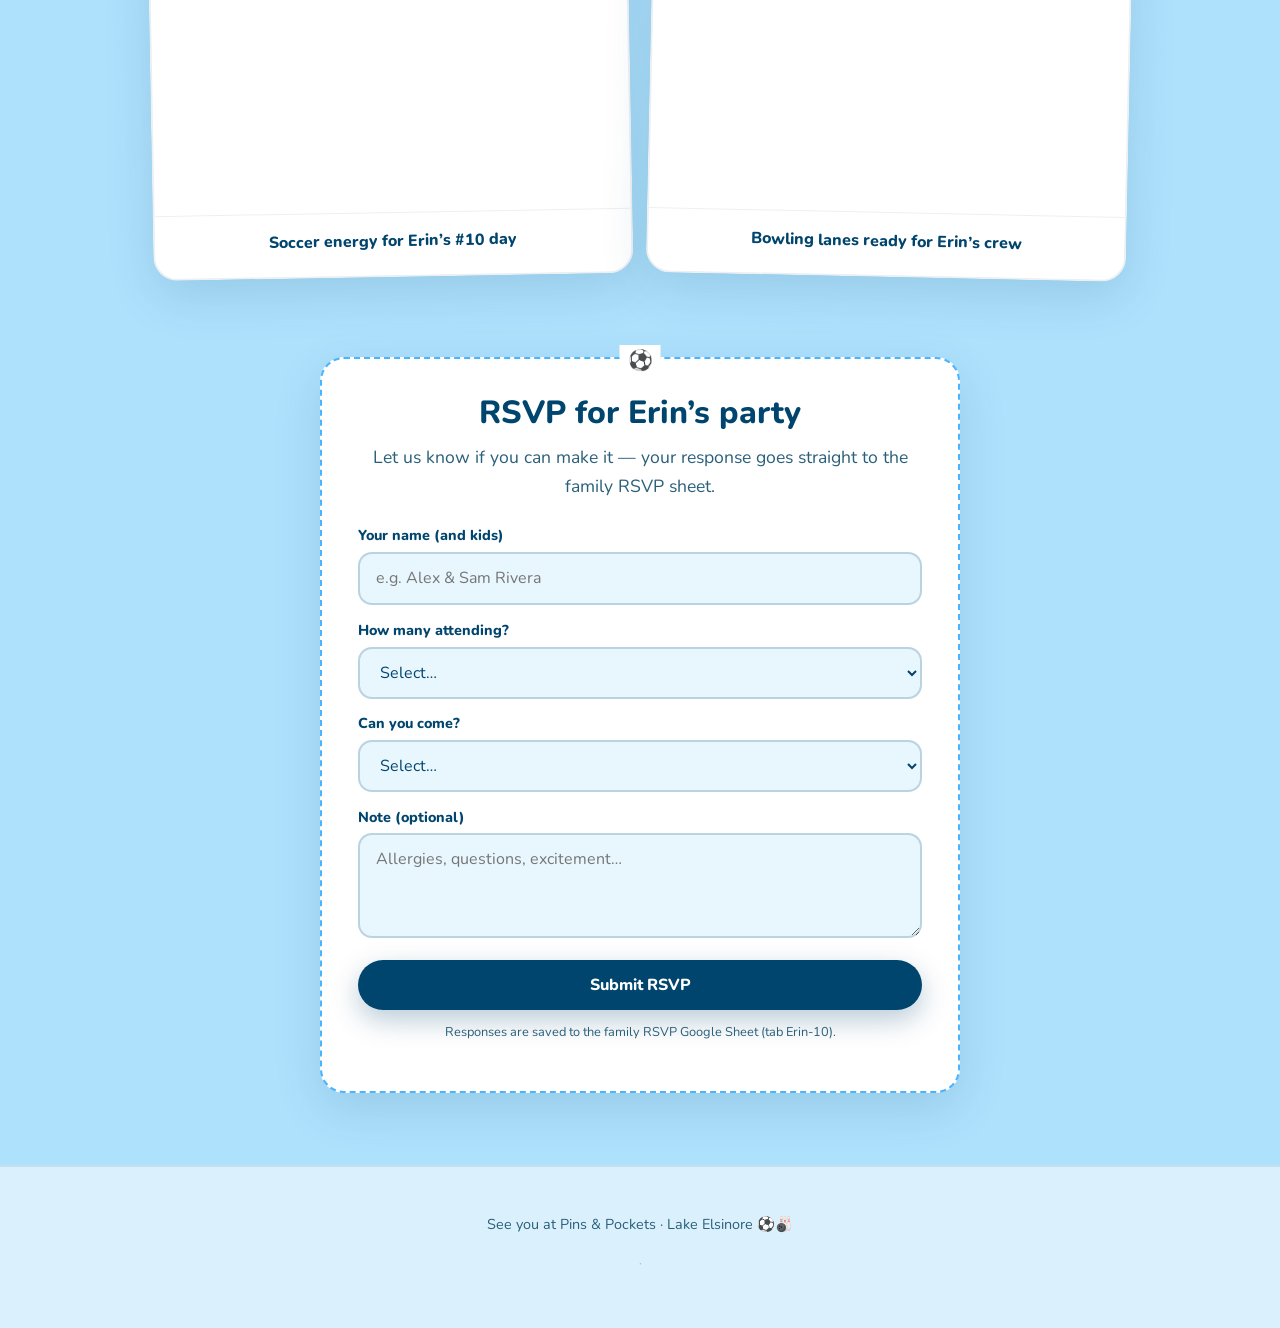
==== commit c75f3ffc: "Remove Sky-blue party vibes peek card from invite Drop the third hero-card tile in “A peek at the fu" ====
--- a/index.html
+++ b/index.html
@@ -8,7 +8,7 @@
   <link rel="preconnect" href="https://fonts.googleapis.com" />
   <link rel="preconnect" href="https://fonts.gstatic.com" crossorigin />
   <link href="https://fonts.googleapis.com/css2?family=Great+Vibes&family=Nunito:wght@500;600;700;800;900&family=Playfair+Display:wght@600;700&display=swap" rel="stylesheet" />
-  <link rel="stylesheet" href="css/styles.css?v=invite5" />
+  <link rel="stylesheet" href="css/styles.css?v=invite6" />
   <link rel="icon" href="data:image/svg+xml,<svg xmlns='http://www.w3.org/2000/svg' viewBox='0 0 100 100'><text y='.9em' font-size='90'>⚽</text></svg>" />
 </head>
 <body>
@@ -216,16 +216,6 @@
             />
             <figcaption class="hero-card-caption">Bowling lanes ready for Erin’s crew</figcaption>
           </figure>
-          <figure class="hero-card" style="transform: rotate(-0.8deg); margin:0;">
-            <img
-              src="https://images.unsplash.com/photo-1579952363873-27f3bade9f55?auto=format&amp;fit=crop&amp;w=800&amp;q=80"
-              alt="Soccer ball on grass under blue sky"
-              width="800"
-              height="600"
-              loading="lazy"
-            />
-            <figcaption class="hero-card-caption">Sky-blue party vibes</figcaption>
-          </figure>
         </div>
       </div>
     </section>
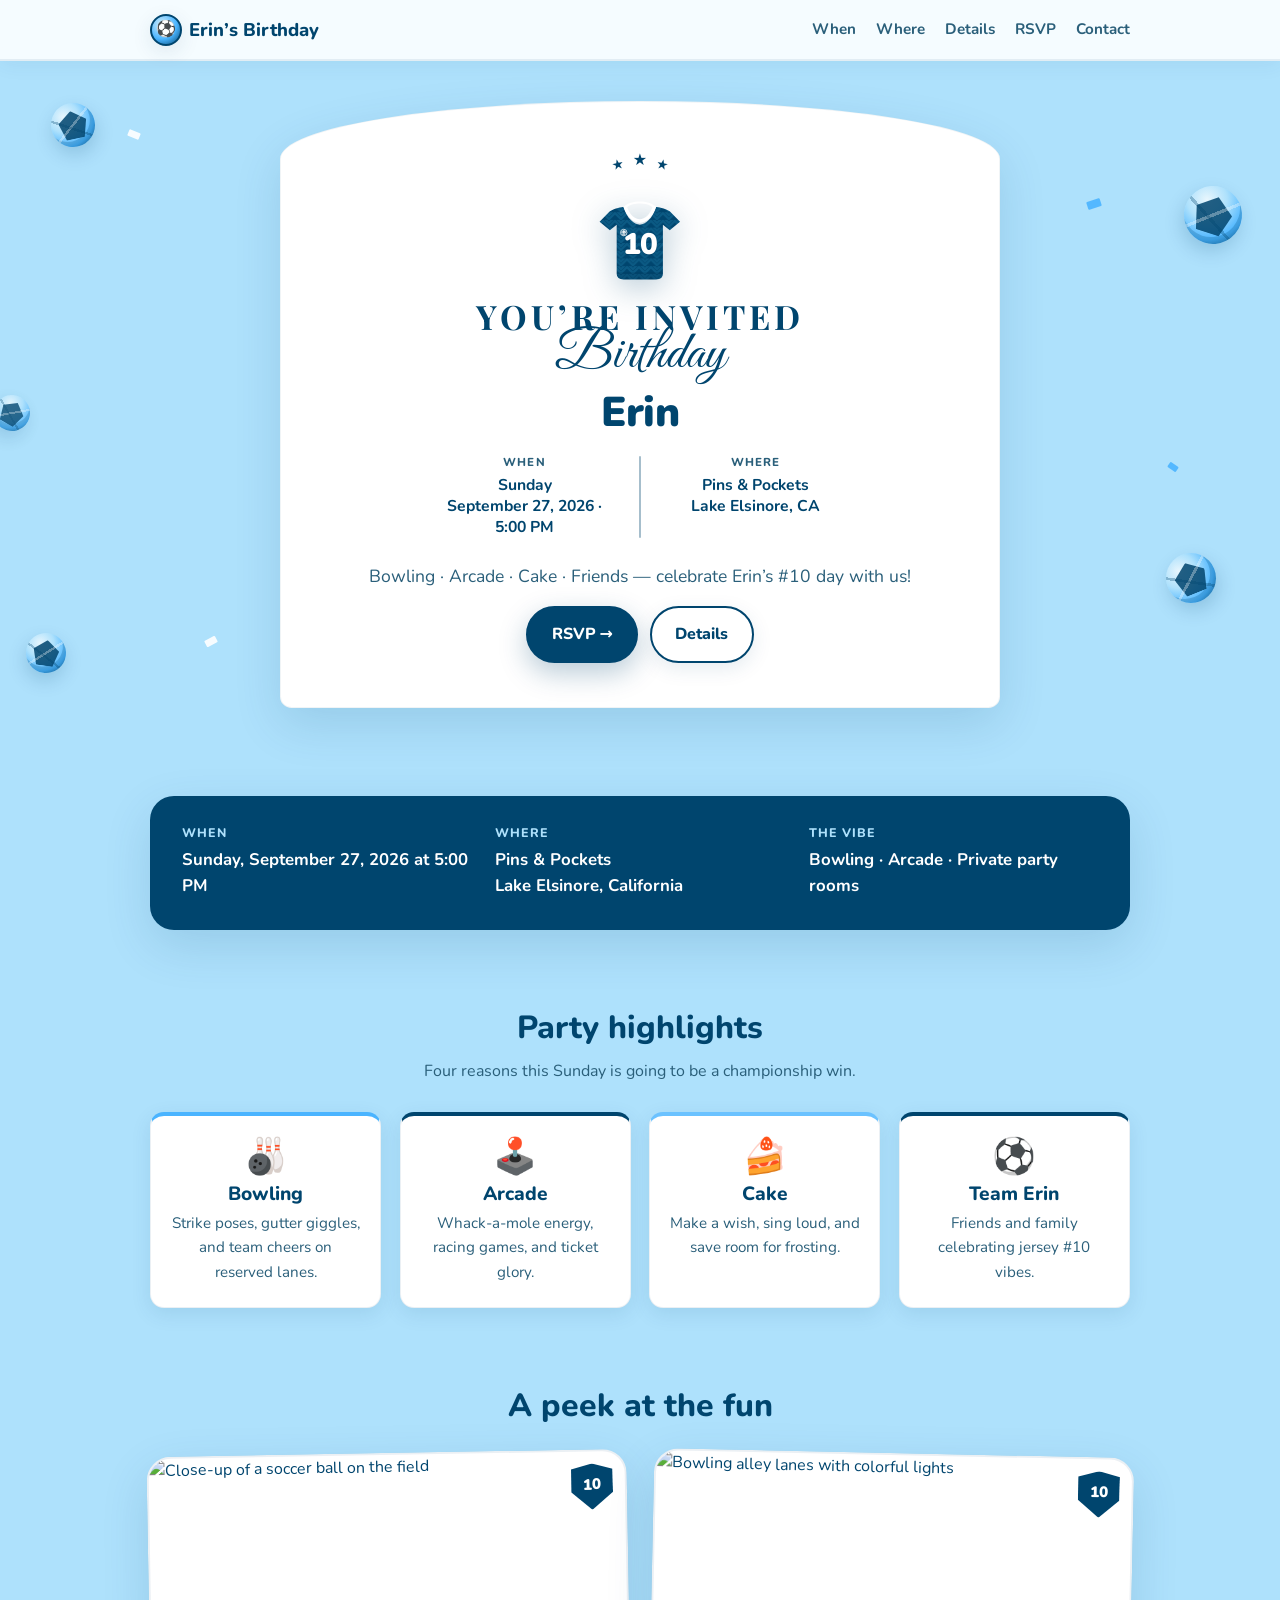
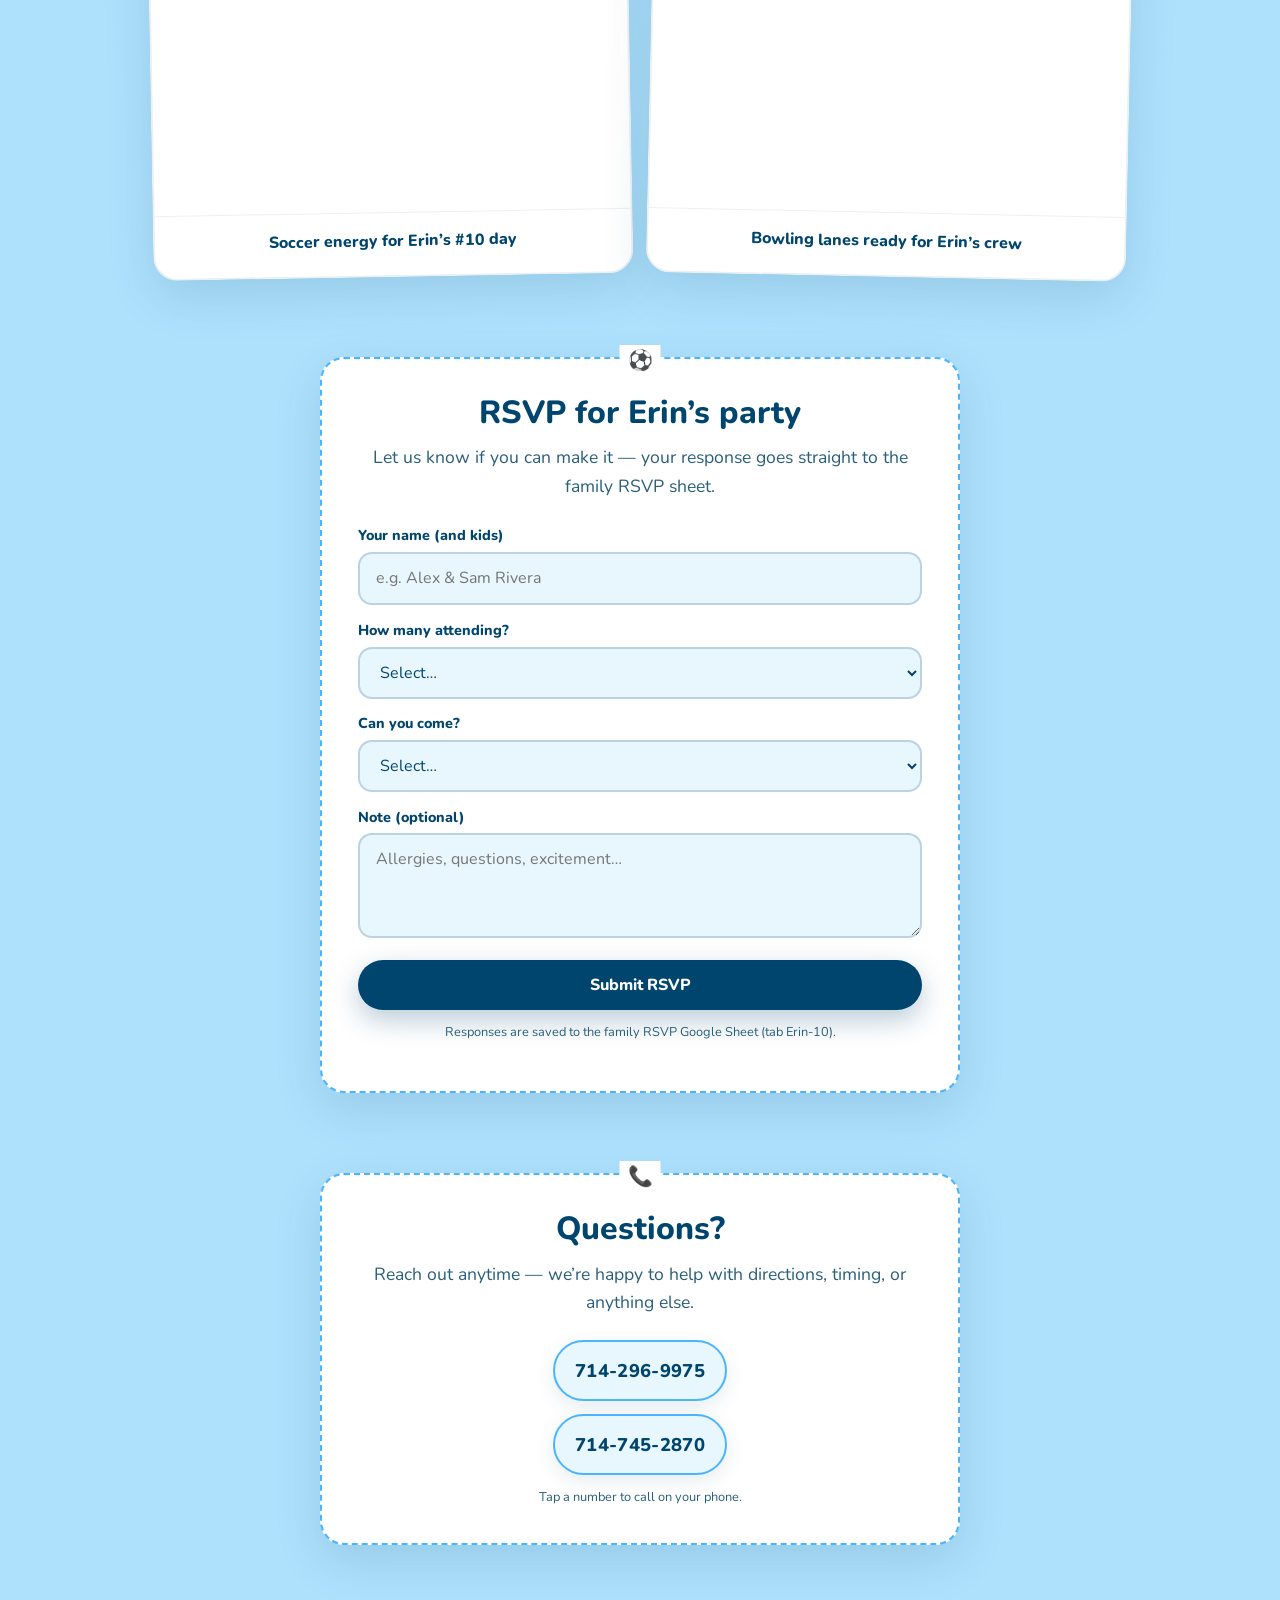
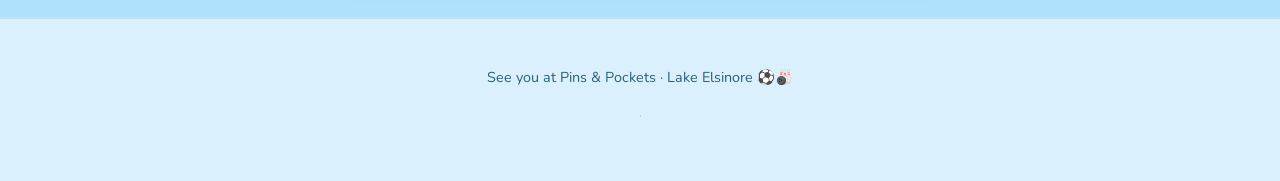
==== commit f461c131: "Add Contact section with tappable phone numbers on invite Questions section (#contact) with tel: lin" ====
--- a/index.html
+++ b/index.html
@@ -8,7 +8,7 @@
   <link rel="preconnect" href="https://fonts.googleapis.com" />
   <link rel="preconnect" href="https://fonts.gstatic.com" crossorigin />
   <link href="https://fonts.googleapis.com/css2?family=Great+Vibes&family=Nunito:wght@500;600;700;800;900&family=Playfair+Display:wght@600;700&display=swap" rel="stylesheet" />
-  <link rel="stylesheet" href="css/styles.css?v=invite6" />
+  <link rel="stylesheet" href="css/styles.css?v=invite7" />
   <link rel="icon" href="data:image/svg+xml,<svg xmlns='http://www.w3.org/2000/svg' viewBox='0 0 100 100'><text y='.9em' font-size='90'>⚽</text></svg>" />
 </head>
 <body>
@@ -23,6 +23,7 @@
         <a href="#when-where">Where</a>
         <a href="#details">Details</a>
         <a href="#rsvp">RSVP</a>
+        <a href="#contact">Contact</a>
       </nav>
     </div>
   </header>
@@ -265,6 +266,26 @@
         </div>
       </div>
     </section>
+
+    <section id="contact">
+      <div class="wrap">
+        <div class="contact-panel">
+          <h2>Questions?</h2>
+          <p class="lead" style="margin-inline:auto;">
+            Reach out anytime — we’re happy to help with directions, timing, or anything else.
+          </p>
+          <ul class="contact-phones" id="contact-phones">
+            <li>
+              <a class="contact-phone" href="tel:+17142969975">714-296-9975</a>
+            </li>
+            <li>
+              <a class="contact-phone" href="tel:+17147452870">714-745-2870</a>
+            </li>
+          </ul>
+          <p class="contact-hint">Tap a number to call on your phone.</p>
+        </div>
+      </div>
+    </section>
   </main>
 
   <footer class="site-footer">
@@ -275,6 +296,20 @@
   </footer>
 
   <script src="js/config.js"></script>
+  <script>
+    (function () {
+      var cfg = window.FAMILY_EVENTS || {};
+      var phones = cfg.contactPhones;
+      var list = document.getElementById("contact-phones");
+      if (!list || !phones || !phones.length) return;
+      list.innerHTML = phones.map(function (p) {
+        var tel = p.tel || ("tel:" + String(p.number || "").replace(/[^0-9+]/g, ""));
+        if (tel.indexOf("tel:") !== 0) tel = "tel:" + tel;
+        var num = p.number || tel.replace(/^tel:/, "");
+        return '<li><a class="contact-phone" href="' + tel + '">' + num + "</a></li>";
+      }).join("");
+    })();
+  </script>
   <script>
     (function () {
       var cfg = window.FAMILY_EVENTS || {};
--- a/css/styles.css
+++ b/css/styles.css
@@ -889,6 +889,72 @@
   letter-spacing: 0.03em;
 }
 
+
+/* Contact */
+.contact-panel {
+  background: var(--white);
+  border-radius: var(--radius);
+  padding: 2.25rem;
+  box-shadow: var(--shadow);
+  border: 2px dashed var(--mid);
+  text-align: center;
+  max-width: 640px;
+  margin-inline: auto;
+  position: relative;
+}
+
+.contact-panel::before {
+  content: "📞";
+  position: absolute;
+  top: -0.85rem;
+  left: 50%;
+  transform: translateX(-50%);
+  background: var(--white);
+  padding: 0 0.5rem;
+  font-size: 1.25rem;
+}
+
+.contact-phones {
+  list-style: none;
+  padding: 0;
+  margin: 1.35rem 0 0.75rem;
+  display: grid;
+  gap: 0.85rem;
+  justify-items: center;
+}
+
+.contact-phone {
+  display: inline-flex;
+  align-items: center;
+  justify-content: center;
+  min-width: min(100%, 280px);
+  padding: 0.85rem 1.25rem;
+  font-weight: 800;
+  font-size: 1.15rem;
+  letter-spacing: 0.02em;
+  color: var(--navy);
+  text-decoration: none;
+  background: var(--soft);
+  border: 2px solid var(--mid);
+  border-radius: 999px;
+  box-shadow: var(--shadow-sm);
+  transition: background 0.15s ease, border-color 0.15s ease, color 0.15s ease;
+}
+
+.contact-phone:hover,
+.contact-phone:focus-visible {
+  color: var(--white);
+  background: var(--navy);
+  border-color: var(--navy);
+  outline: none;
+}
+
+.contact-hint {
+  font-size: 0.8rem;
+  color: var(--ink-muted);
+  margin: 0;
+}
+
 /* Footer */
 .site-footer {
   margin-top: 2rem;
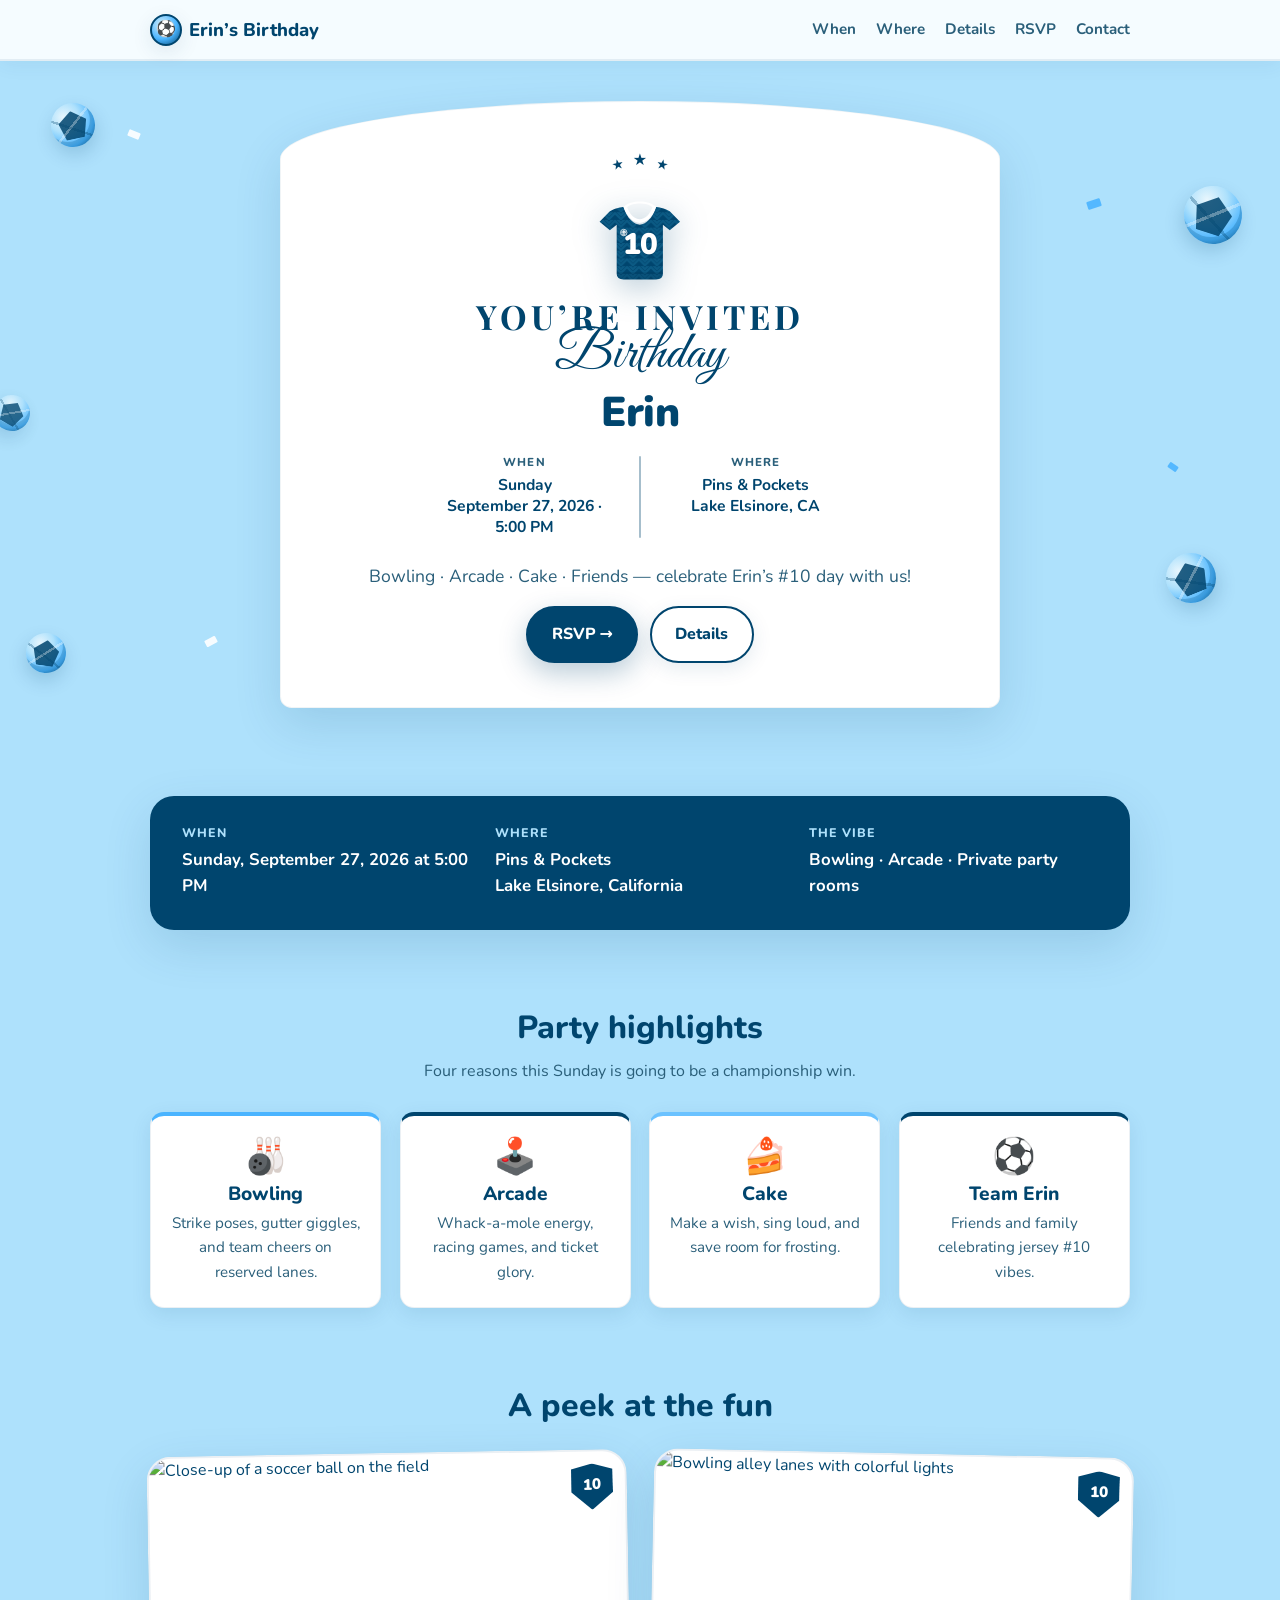
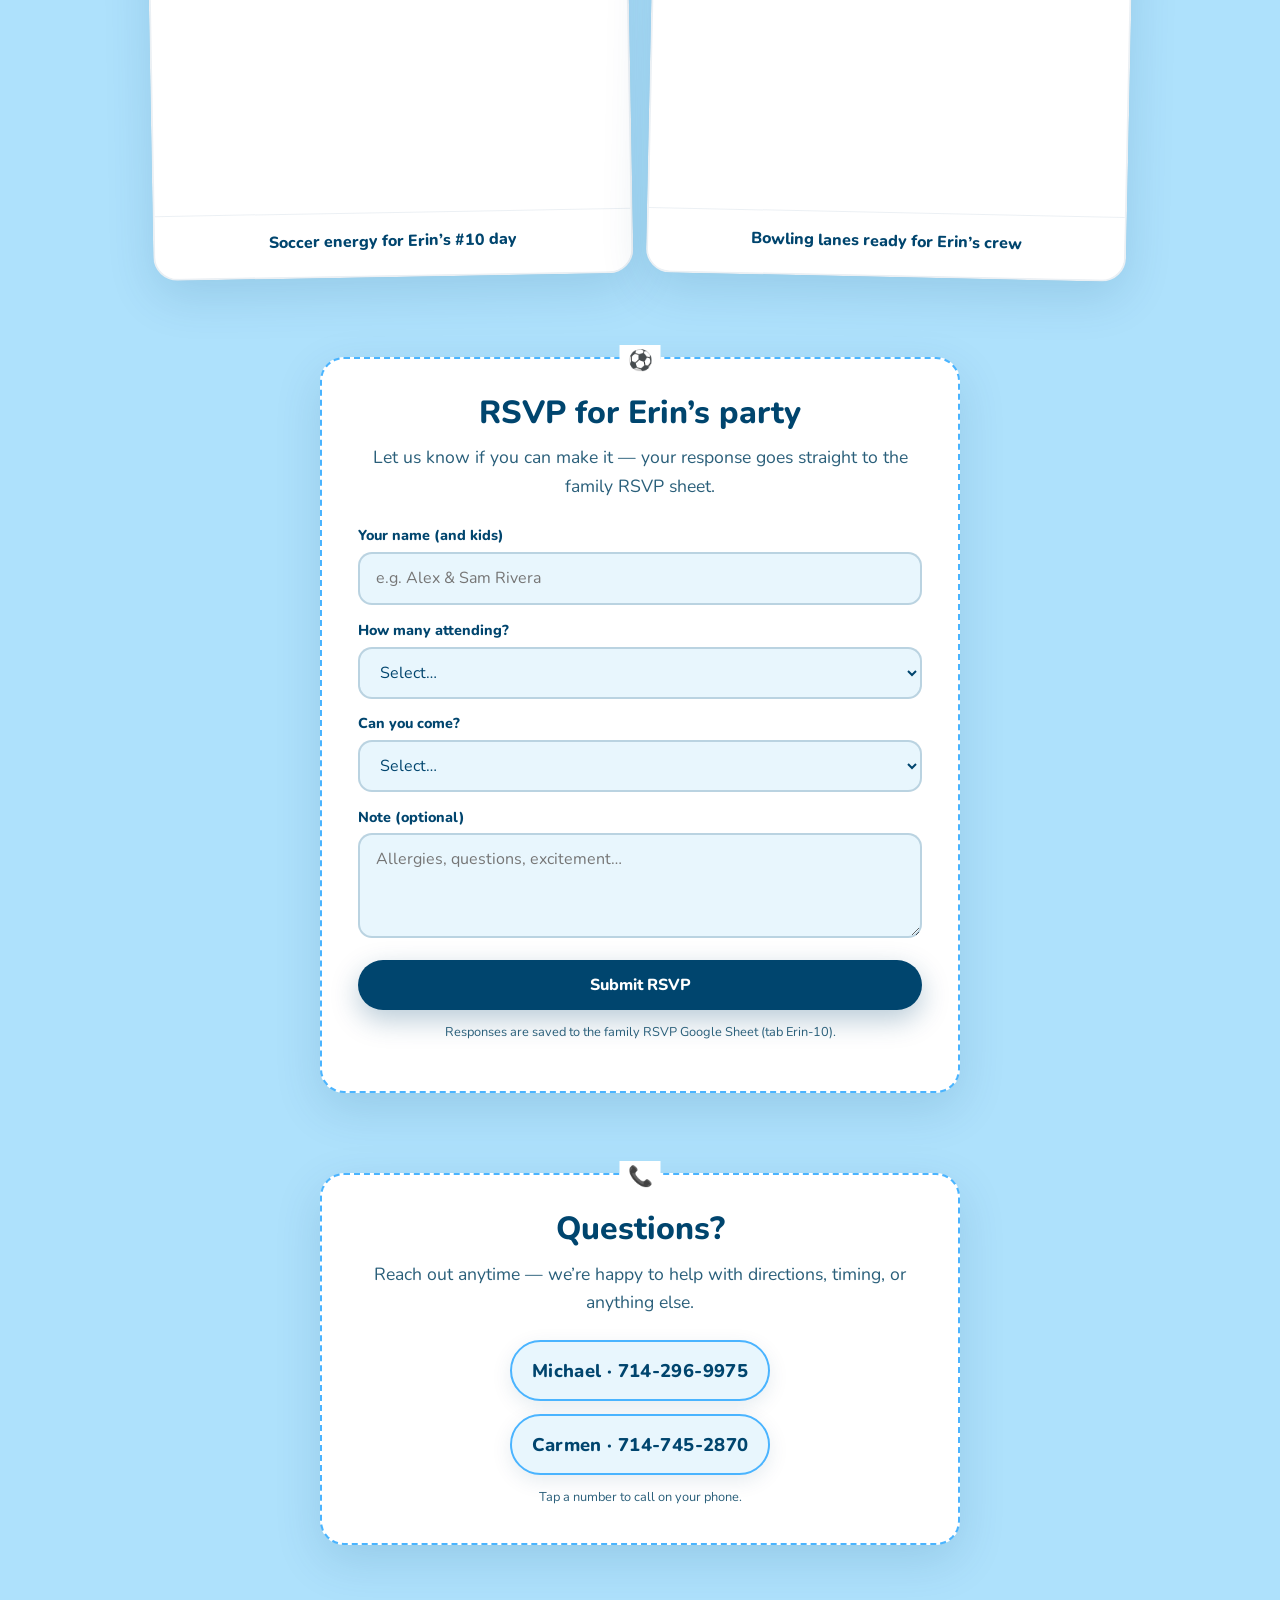
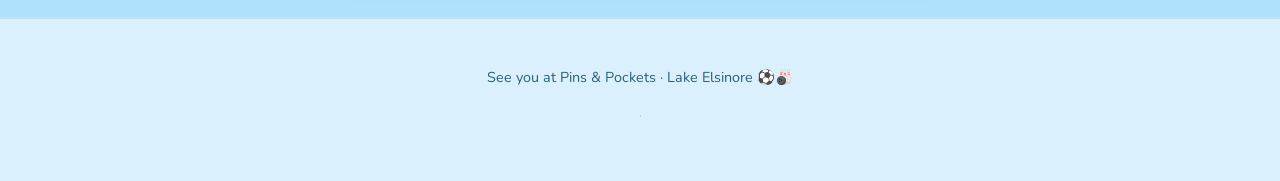
==== commit bf3b56c0: "Label Contact phones with Michael and Carmen Show names next to each tel: link and bump cache-bust t" ====
--- a/index.html
+++ b/index.html
@@ -8,7 +8,7 @@
   <link rel="preconnect" href="https://fonts.googleapis.com" />
   <link rel="preconnect" href="https://fonts.gstatic.com" crossorigin />
   <link href="https://fonts.googleapis.com/css2?family=Great+Vibes&family=Nunito:wght@500;600;700;800;900&family=Playfair+Display:wght@600;700&display=swap" rel="stylesheet" />
-  <link rel="stylesheet" href="css/styles.css?v=invite7" />
+  <link rel="stylesheet" href="css/styles.css?v=invite8" />
   <link rel="icon" href="data:image/svg+xml,<svg xmlns='http://www.w3.org/2000/svg' viewBox='0 0 100 100'><text y='.9em' font-size='90'>⚽</text></svg>" />
 </head>
 <body>
@@ -276,10 +276,10 @@
           </p>
           <ul class="contact-phones" id="contact-phones">
             <li>
-              <a class="contact-phone" href="tel:+17142969975">714-296-9975</a>
+              <a class="contact-phone" href="tel:+17142969975">Michael · 714-296-9975</a>
             </li>
             <li>
-              <a class="contact-phone" href="tel:+17147452870">714-745-2870</a>
+              <a class="contact-phone" href="tel:+17147452870">Carmen · 714-745-2870</a>
             </li>
           </ul>
           <p class="contact-hint">Tap a number to call on your phone.</p>
@@ -295,7 +295,7 @@
     </div>
   </footer>
 
-  <script src="js/config.js"></script>
+  <script src="js/config.js?v=invite8"></script>
   <script>
     (function () {
       var cfg = window.FAMILY_EVENTS || {};
@@ -306,7 +306,8 @@
         var tel = p.tel || ("tel:" + String(p.number || "").replace(/[^0-9+]/g, ""));
         if (tel.indexOf("tel:") !== 0) tel = "tel:" + tel;
         var num = p.number || tel.replace(/^tel:/, "");
-        return '<li><a class="contact-phone" href="' + tel + '">' + num + "</a></li>";
+        var label = p.label ? String(p.label) + " · " : "";
+        return '<li><a class="contact-phone" href="' + tel + '">' + label + num + "</a></li>";
       }).join("");
     })();
   </script>
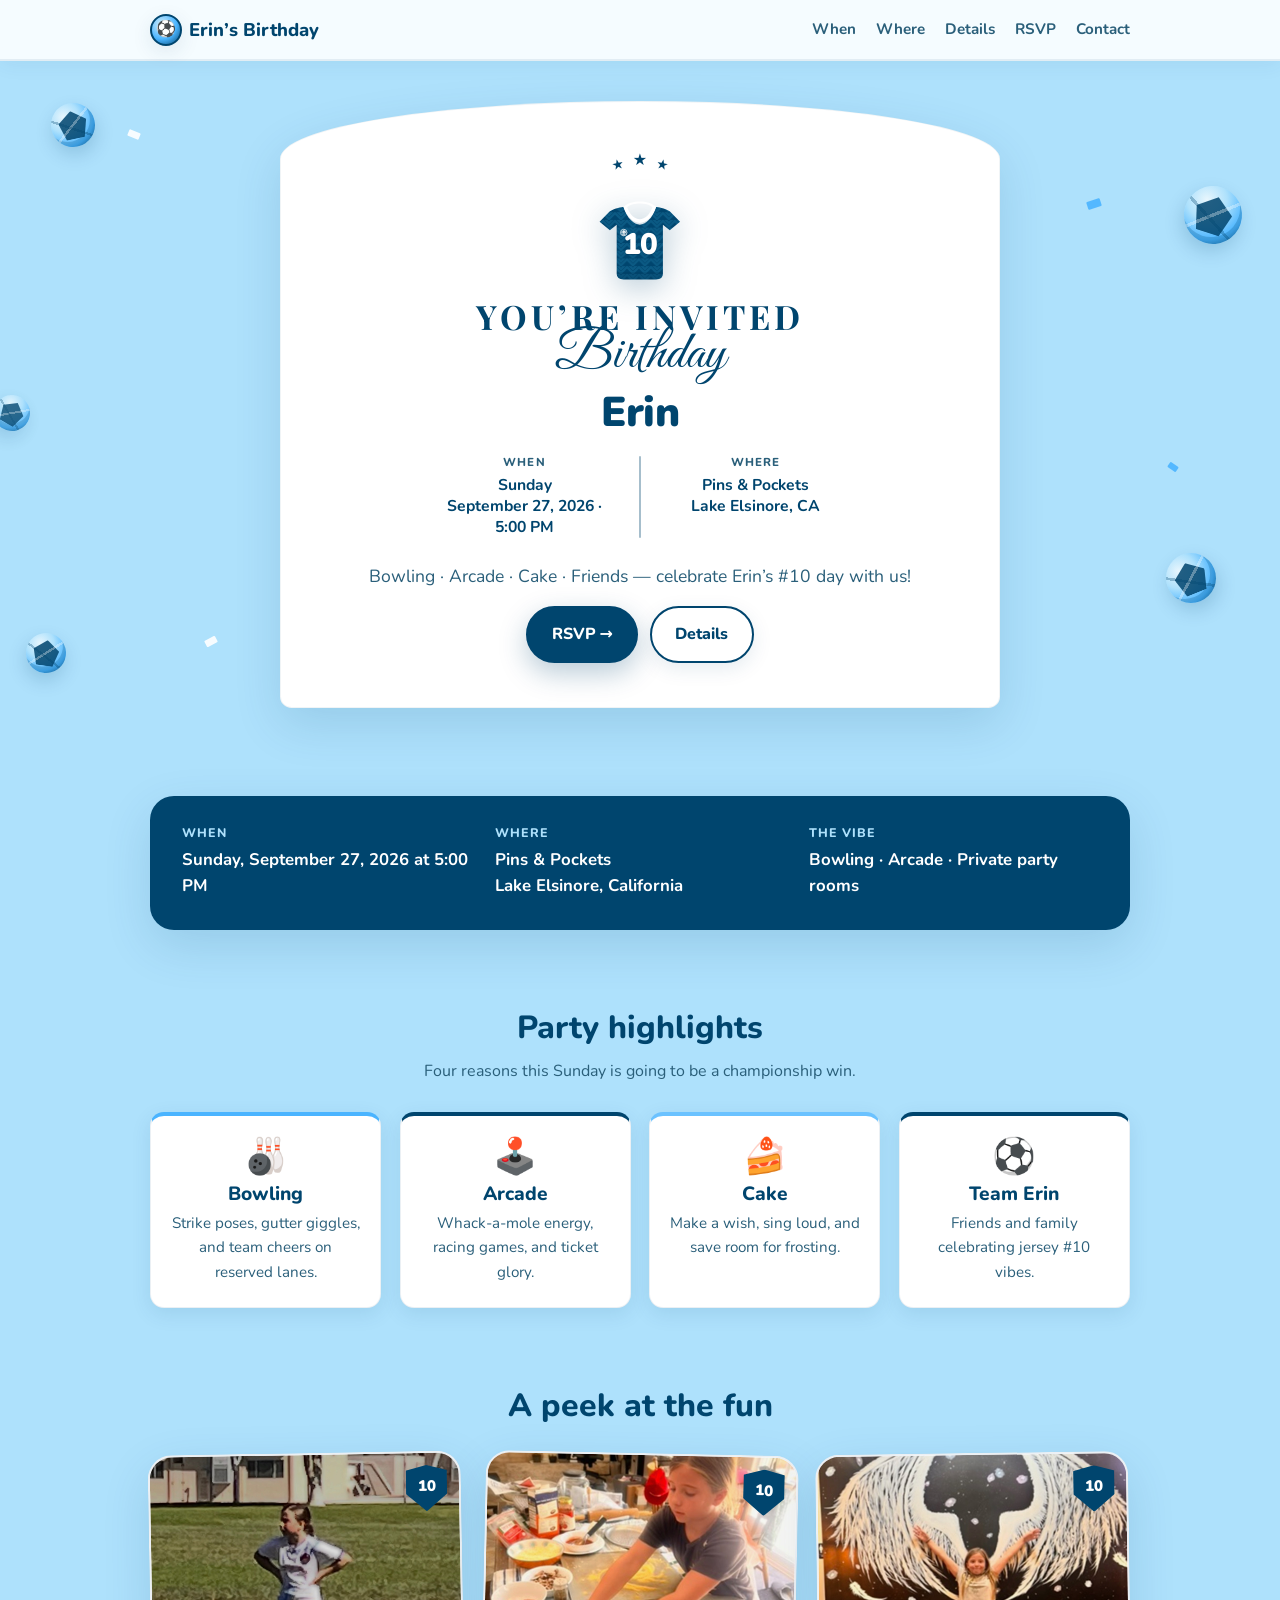
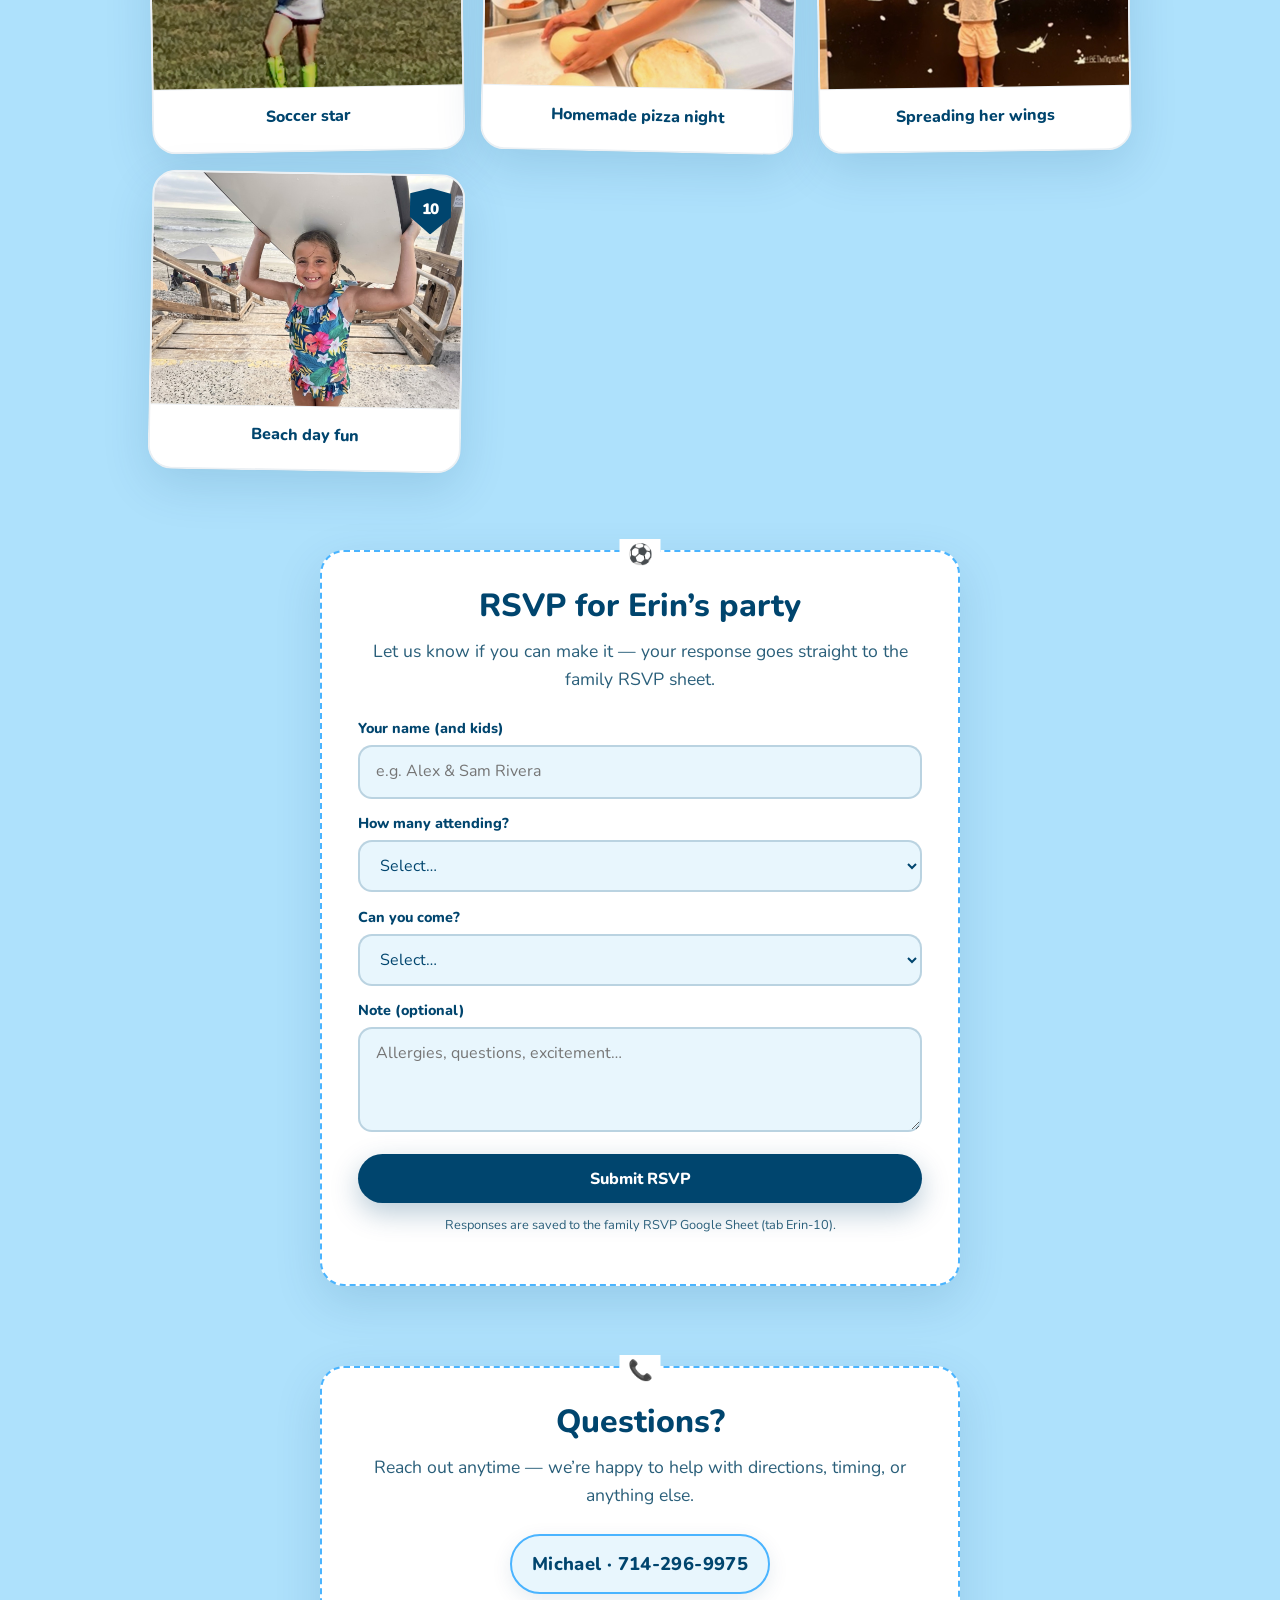
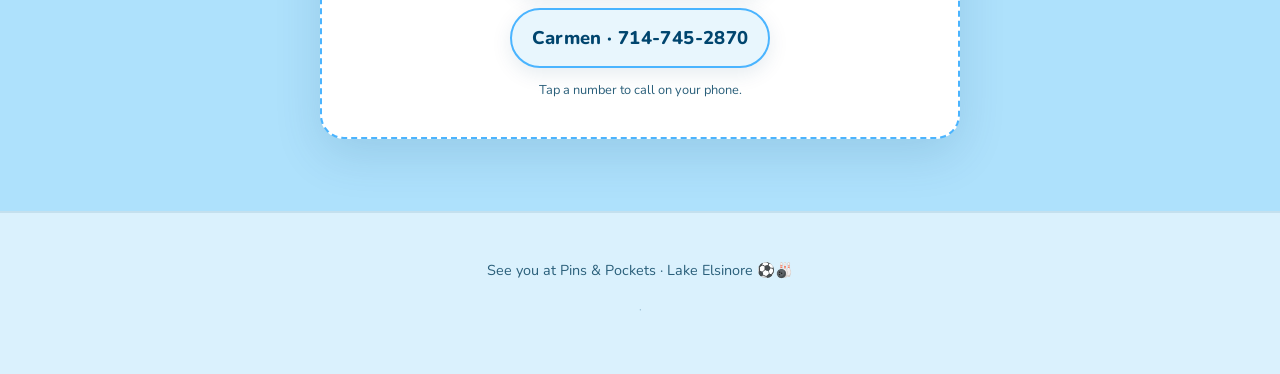
==== commit 6958f5f7: "Replace Unsplash stock with Erin’s personal photos Swap peek gallery for soccer, pizza, wings, and b" ====
--- a/index.html
+++ b/index.html
@@ -8,7 +8,7 @@
   <link rel="preconnect" href="https://fonts.googleapis.com" />
   <link rel="preconnect" href="https://fonts.gstatic.com" crossorigin />
   <link href="https://fonts.googleapis.com/css2?family=Great+Vibes&family=Nunito:wght@500;600;700;800;900&family=Playfair+Display:wght@600;700&display=swap" rel="stylesheet" />
-  <link rel="stylesheet" href="css/styles.css?v=invite8" />
+  <link rel="stylesheet" href="css/styles.css?v=invite9" />
   <link rel="icon" href="data:image/svg+xml,<svg xmlns='http://www.w3.org/2000/svg' viewBox='0 0 100 100'><text y='.9em' font-size='90'>⚽</text></svg>" />
 </head>
 <body>
@@ -199,23 +199,43 @@
         <div style="display:grid; grid-template-columns: repeat(auto-fit, minmax(240px, 1fr)); gap: 1.25rem;">
           <figure class="hero-card" style="transform: rotate(-1deg); margin:0;">
             <img
-              src="https://images.unsplash.com/photo-1551958219-acbc608c6377?auto=format&amp;fit=crop&amp;w=800&amp;q=80"
-              alt="Close-up of a soccer ball on the field"
+              src="assets/photos/erin-soccer.jpg?v=invite9"
+              alt="Erin standing on a soccer field in her uniform"
+              width="800"
+              height="600"
+              loading="eager"
+            />
+            <figcaption class="hero-card-caption">Soccer star</figcaption>
+          </figure>
+          <figure class="hero-card" style="transform: rotate(1.2deg); margin:0;">
+            <img
+              src="assets/photos/erin-pizza.jpg?v=invite9"
+              alt="Erin making pizza"
               width="800"
               height="600"
               loading="lazy"
             />
-            <figcaption class="hero-card-caption">Soccer energy for Erin’s #10 day</figcaption>
+            <figcaption class="hero-card-caption">Homemade pizza night</figcaption>
           </figure>
-          <figure class="hero-card" style="transform: rotate(1.2deg); margin:0;">
+          <figure class="hero-card" style="transform: rotate(-0.8deg); margin:0;">
             <img
-              src="https://images.unsplash.com/photo-1511882150382-421056c89033?auto=format&amp;fit=crop&amp;w=800&amp;q=80"
-              alt="Bowling alley lanes with colorful lights"
+              src="assets/photos/erin-wings.jpg?v=invite9"
+              alt="Erin standing in front of large painted wings"
               width="800"
               height="600"
               loading="lazy"
             />
-            <figcaption class="hero-card-caption">Bowling lanes ready for Erin’s crew</figcaption>
+            <figcaption class="hero-card-caption">Spreading her wings</figcaption>
+          </figure>
+          <figure class="hero-card" style="transform: rotate(1deg); margin:0;">
+            <img
+              src="assets/photos/erin-beach.jpg?v=invite9"
+              alt="Erin smiling at the beach while holding a surfboard over her head"
+              width="800"
+              height="600"
+              loading="lazy"
+            />
+            <figcaption class="hero-card-caption">Beach day fun</figcaption>
           </figure>
         </div>
       </div>
@@ -295,7 +315,7 @@
     </div>
   </footer>
 
-  <script src="js/config.js?v=invite8"></script>
+  <script src="js/config.js?v=invite9"></script>
   <script>
     (function () {
       var cfg = window.FAMILY_EVENTS || {};
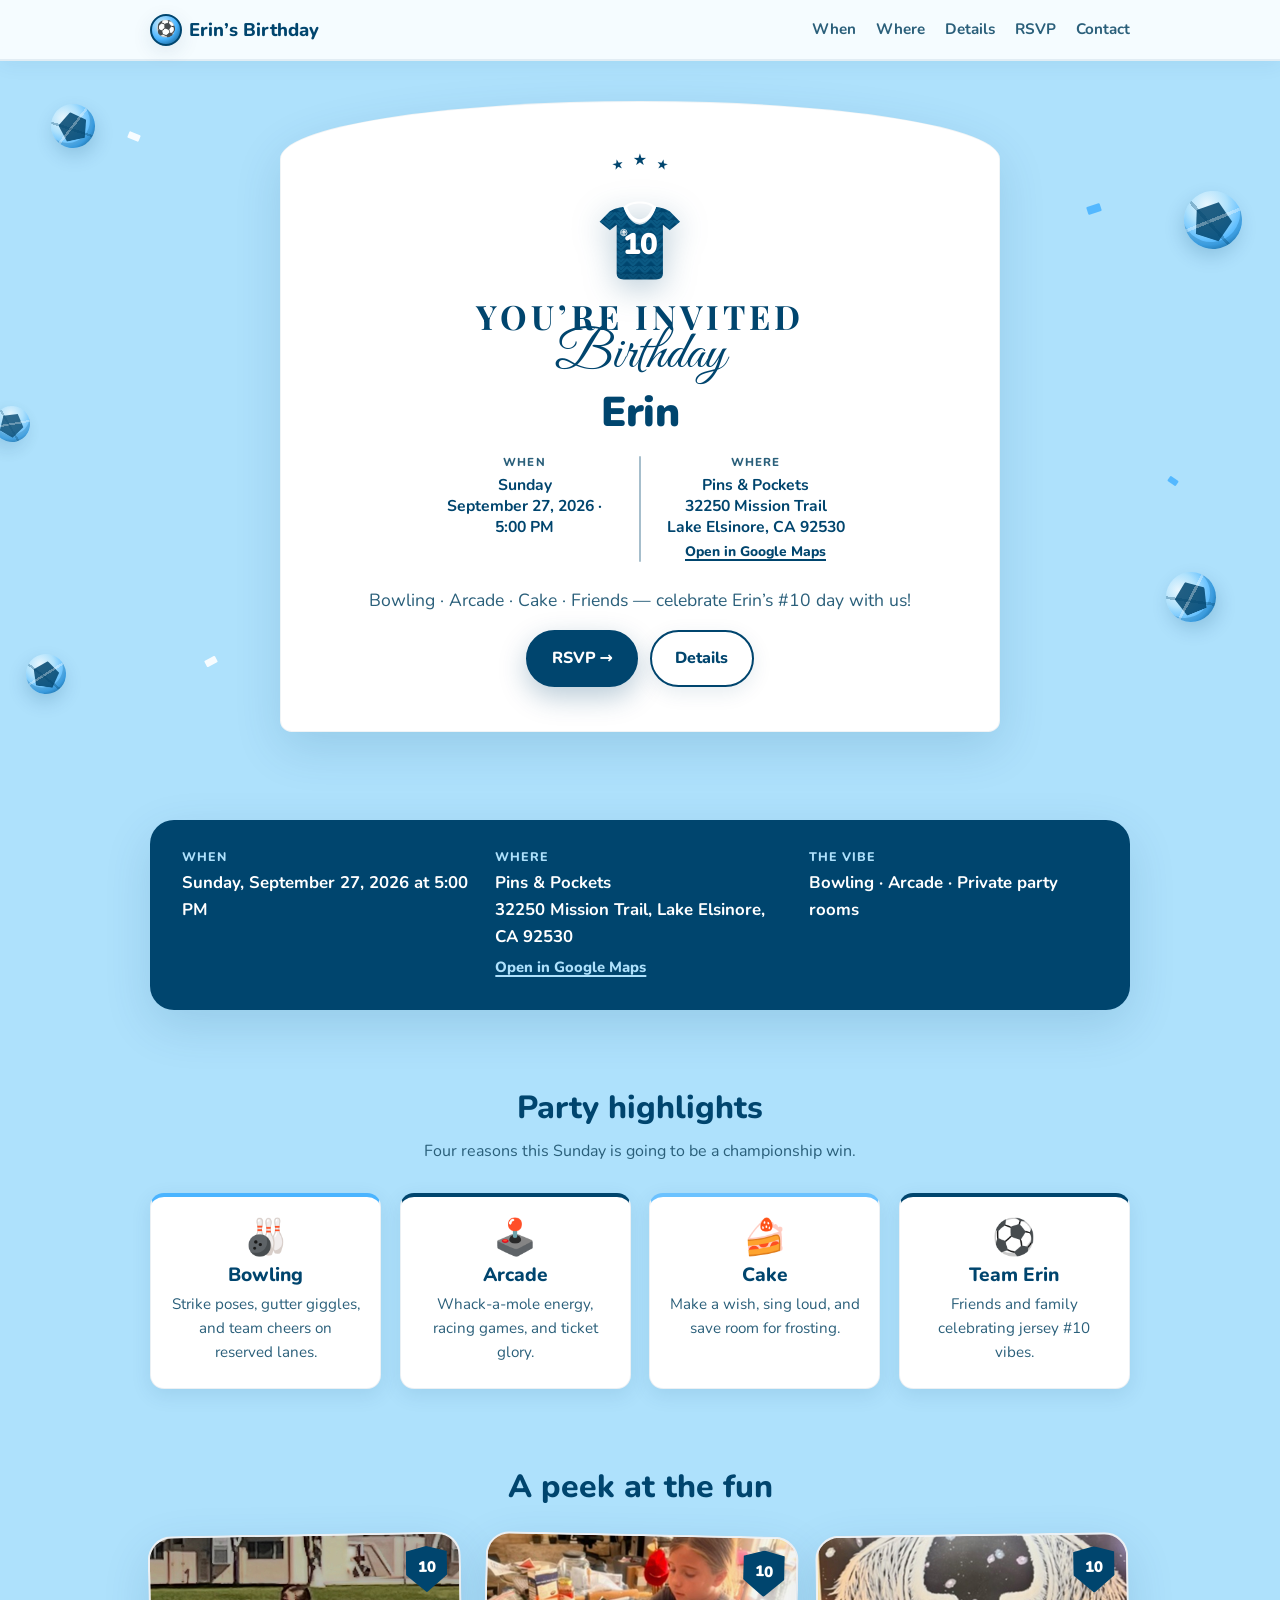
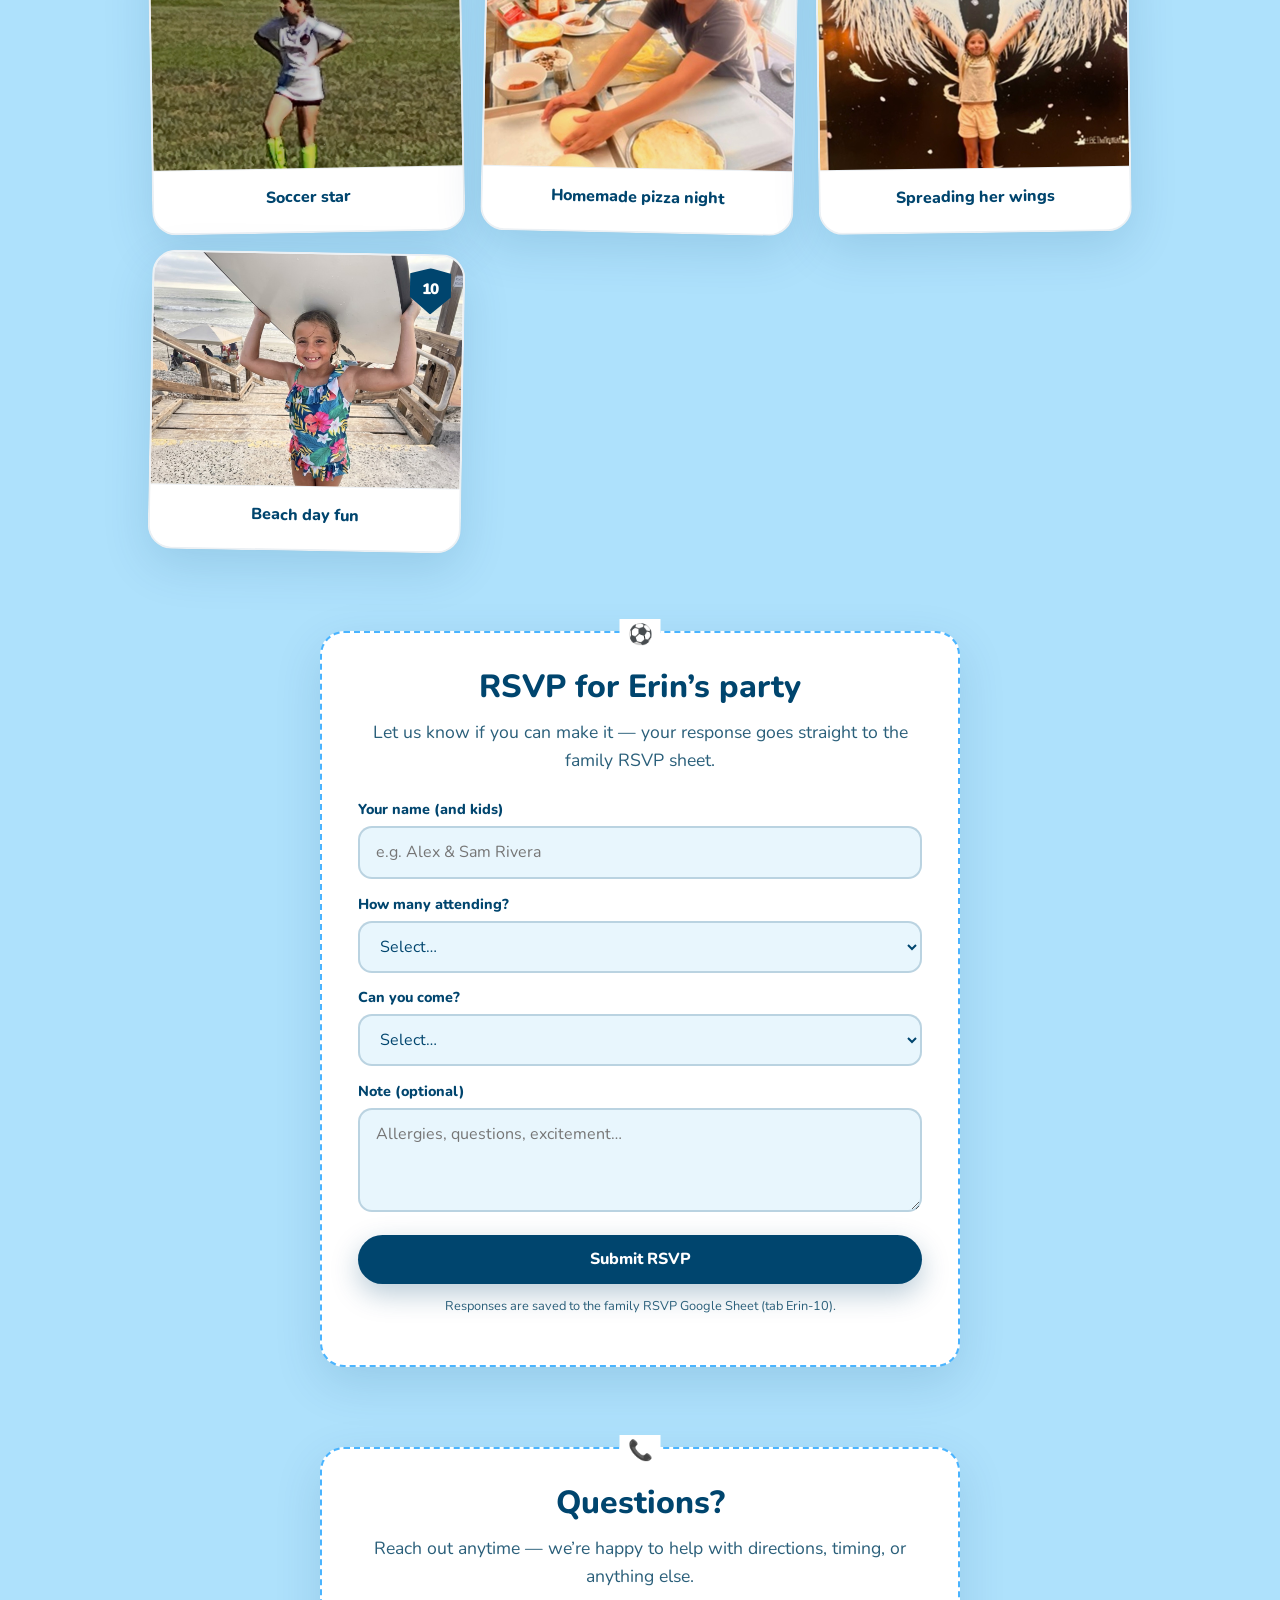
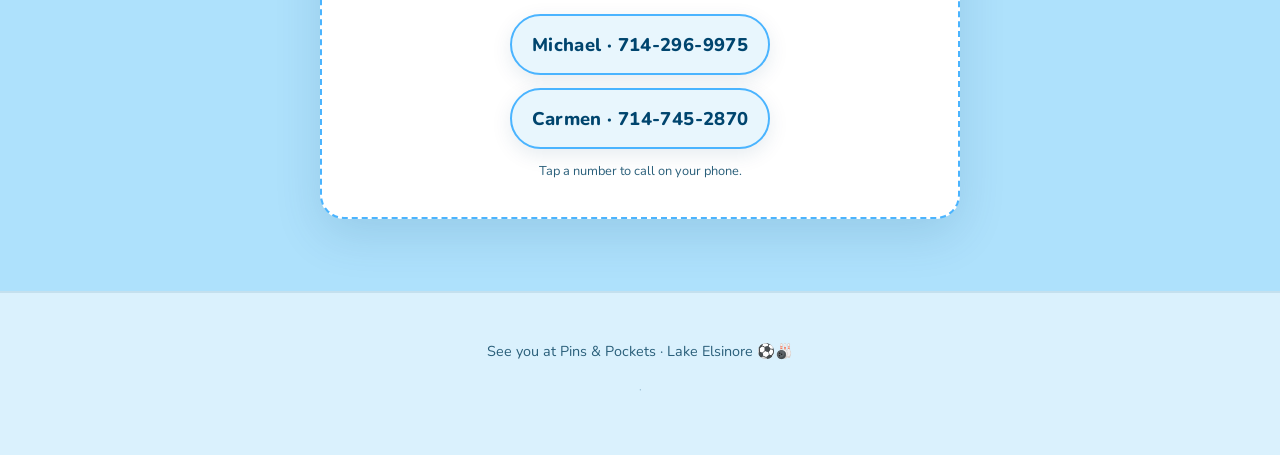
==== commit 80005445: "Add Pins & Pockets street address and Google Maps link" ====
--- a/index.html
+++ b/index.html
@@ -8,7 +8,7 @@
   <link rel="preconnect" href="https://fonts.googleapis.com" />
   <link rel="preconnect" href="https://fonts.gstatic.com" crossorigin />
   <link href="https://fonts.googleapis.com/css2?family=Great+Vibes&family=Nunito:wght@500;600;700;800;900&family=Playfair+Display:wght@600;700&display=swap" rel="stylesheet" />
-  <link rel="stylesheet" href="css/styles.css?v=invite9" />
+  <link rel="stylesheet" href="css/styles.css?v=invite10" />
   <link rel="icon" href="data:image/svg+xml,<svg xmlns='http://www.w3.org/2000/svg' viewBox='0 0 100 100'><text y='.9em' font-size='90'>⚽</text></svg>" />
 </head>
 <body>
@@ -128,7 +128,10 @@
           <div class="invite-meta-divider" aria-hidden="true"></div>
           <div>
             <h3>Where</h3>
-            <p>Pins &amp; Pockets<br />Lake Elsinore, CA</p>
+            <p>Pins &amp; Pockets<br />
+            32250 Mission Trail<br />
+            Lake Elsinore, CA 92530<br />
+            <a class="maps-link" href="https://www.google.com/maps/search/?api=1&amp;query=32250+Mission+Trail,+Lake+Elsinore,+CA+92530" target="_blank" rel="noopener noreferrer">Open in Google Maps</a></p>
           </div>
         </div>
         <p class="lead" style="margin-bottom:1rem;">
@@ -150,7 +153,9 @@
           </div>
           <div>
             <h3>Where</h3>
-            <p>Pins &amp; Pockets<br />Lake Elsinore, California</p>
+            <p>Pins &amp; Pockets<br />
+            32250 Mission Trail, Lake Elsinore, CA 92530<br />
+            <a class="maps-link" href="https://www.google.com/maps/search/?api=1&amp;query=32250+Mission+Trail,+Lake+Elsinore,+CA+92530" target="_blank" rel="noopener noreferrer">Open in Google Maps</a></p>
           </div>
           <div>
             <h3>The vibe</h3>
@@ -199,7 +204,7 @@
         <div style="display:grid; grid-template-columns: repeat(auto-fit, minmax(240px, 1fr)); gap: 1.25rem;">
           <figure class="hero-card" style="transform: rotate(-1deg); margin:0;">
             <img
-              src="assets/photos/erin-soccer.jpg?v=invite9"
+              src="assets/photos/erin-soccer.jpg?v=invite10"
               alt="Erin standing on a soccer field in her uniform"
               width="800"
               height="600"
@@ -209,7 +214,7 @@
           </figure>
           <figure class="hero-card" style="transform: rotate(1.2deg); margin:0;">
             <img
-              src="assets/photos/erin-pizza.jpg?v=invite9"
+              src="assets/photos/erin-pizza.jpg?v=invite10"
               alt="Erin making pizza"
               width="800"
               height="600"
@@ -219,7 +224,7 @@
           </figure>
           <figure class="hero-card" style="transform: rotate(-0.8deg); margin:0;">
             <img
-              src="assets/photos/erin-wings.jpg?v=invite9"
+              src="assets/photos/erin-wings.jpg?v=invite10"
               alt="Erin standing in front of large painted wings"
               width="800"
               height="600"
@@ -229,7 +234,7 @@
           </figure>
           <figure class="hero-card" style="transform: rotate(1deg); margin:0;">
             <img
-              src="assets/photos/erin-beach.jpg?v=invite9"
+              src="assets/photos/erin-beach.jpg?v=invite10"
               alt="Erin smiling at the beach while holding a surfboard over her head"
               width="800"
               height="600"
@@ -315,7 +320,7 @@
     </div>
   </footer>
 
-  <script src="js/config.js?v=invite9"></script>
+  <script src="js/config.js?v=invite10"></script>
   <script>
     (function () {
       var cfg = window.FAMILY_EVENTS || {};
--- a/css/styles.css
+++ b/css/styles.css
@@ -701,6 +701,21 @@
   color: var(--white);
 }
 
+.maps-link {
+  display: inline-block;
+  margin-top: 0.3rem;
+  font-weight: 800;
+  font-size: 0.88em;
+}
+
+.details-strip a {
+  color: var(--sky);
+}
+
+.details-strip a:hover {
+  color: var(--white);
+}
+
 /* RSVP */
 .rsvp-panel {
   background: var(--white);
